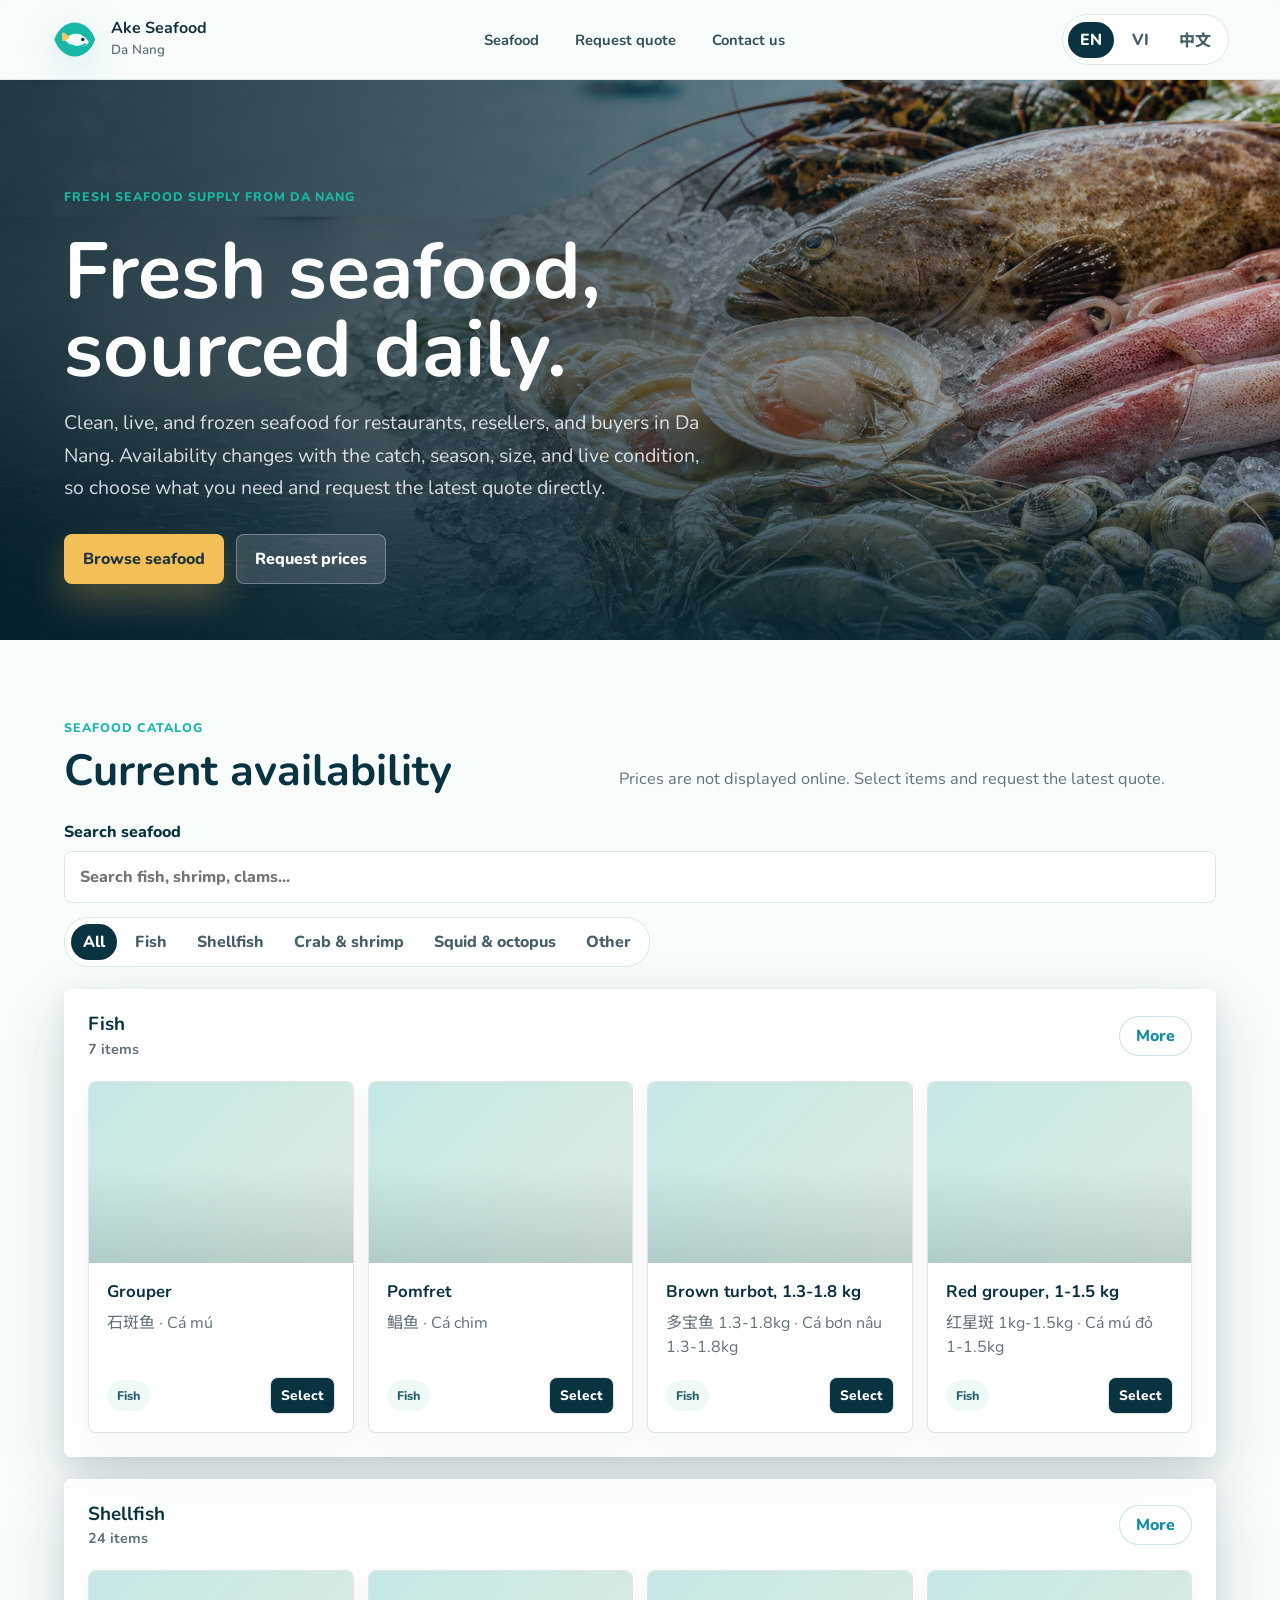
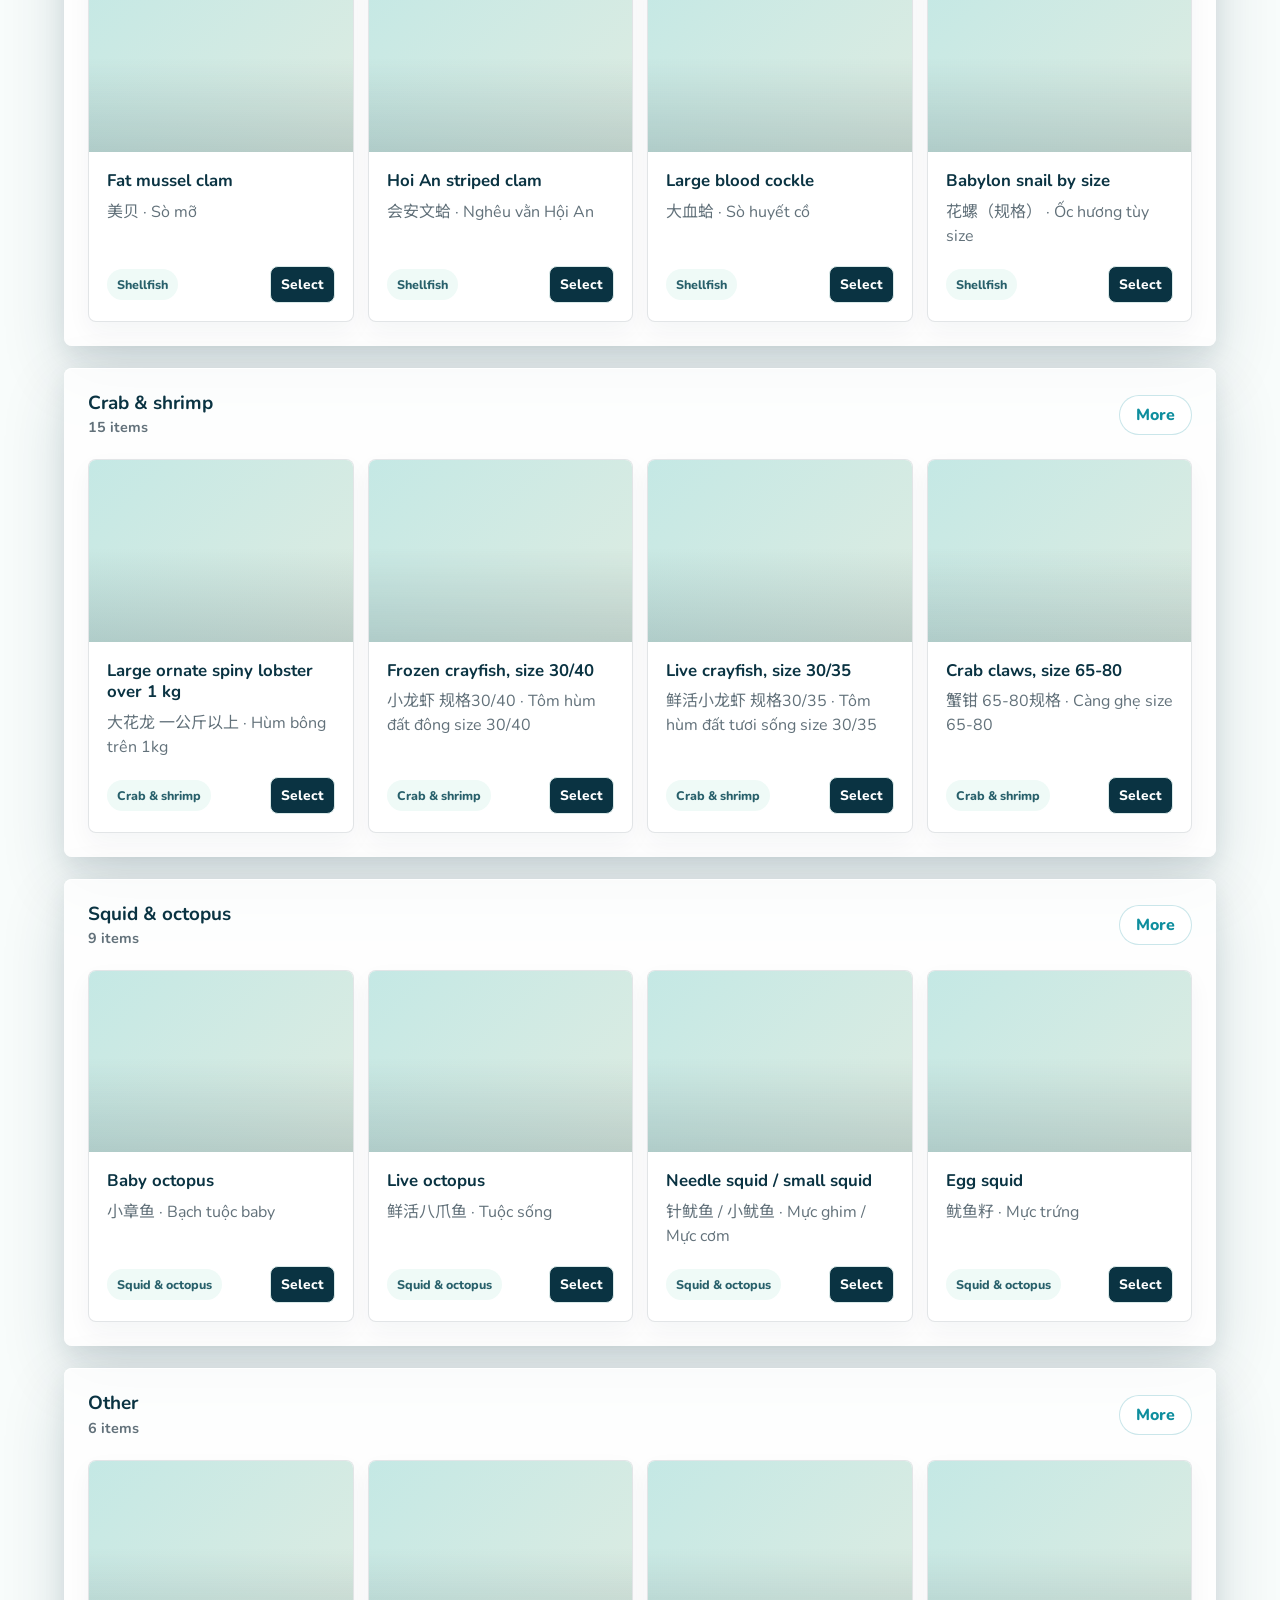
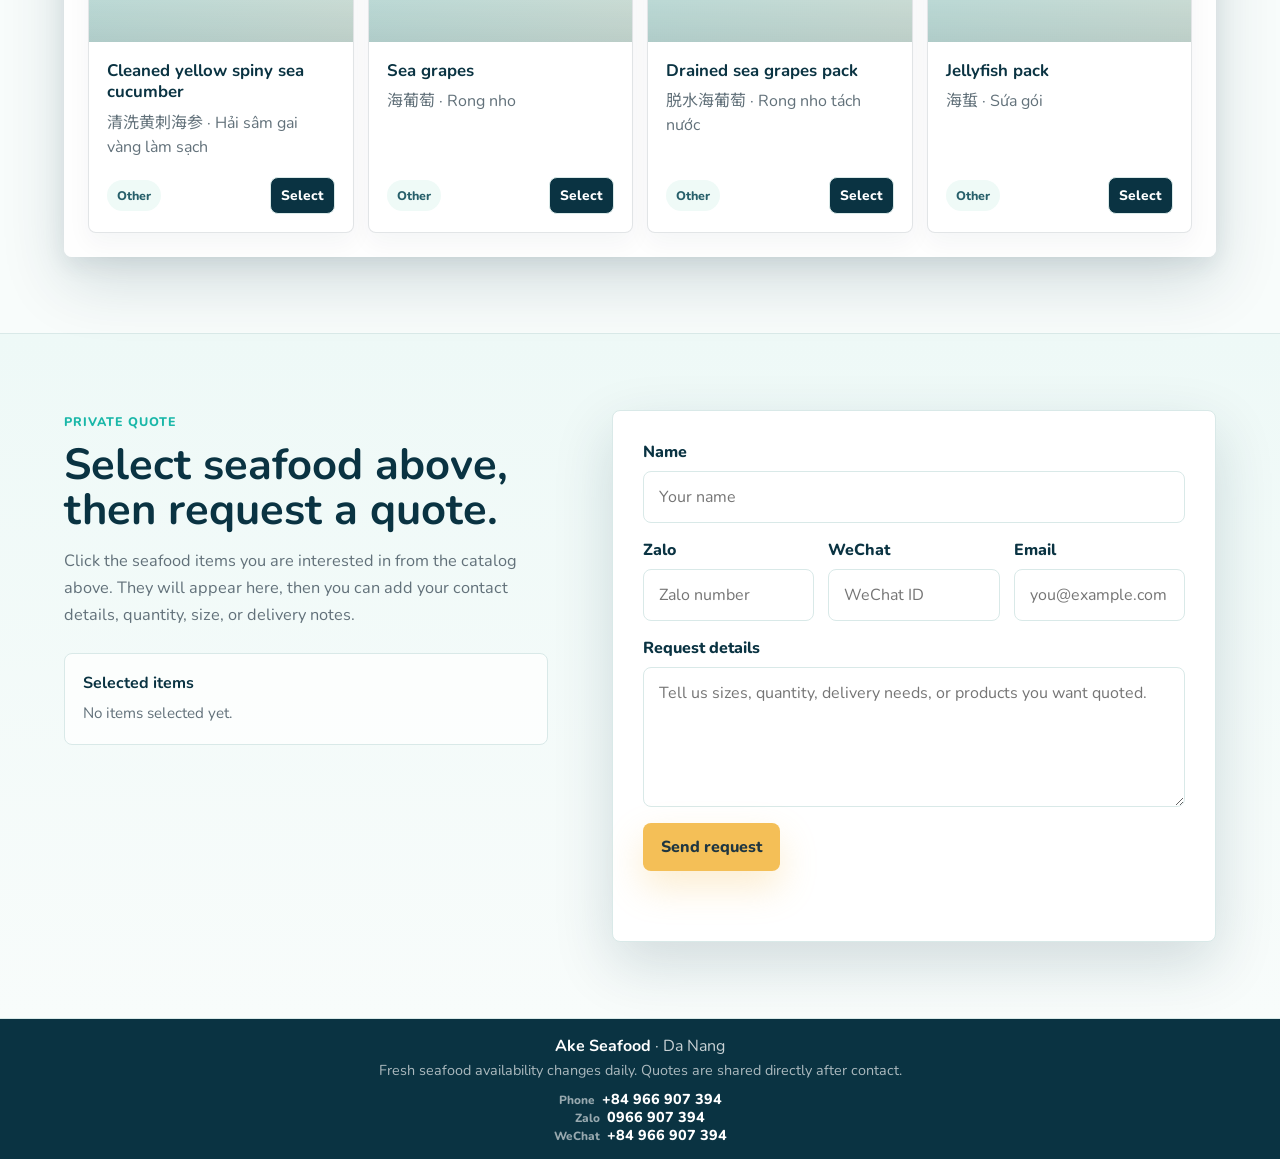
==== index.html @ 33898edb "Initial commit" ====
<!doctype html>
<html lang="en">
  <head>
    <meta charset="utf-8" />
    <meta name="viewport" content="width=device-width, initial-scale=1" />
    <title>Ake Seafood Da Nang</title>
    <meta
      name="description"
      content="Fresh seafood supply in Da Nang. Browse seafood items and request the latest price list through your preferred contact method."
    />
    <link rel="icon" href="assets/favicon.svg" type="image/svg+xml" />
    <link rel="preconnect" href="https://fonts.googleapis.com" />
    <link rel="preconnect" href="https://fonts.gstatic.com" crossorigin />
    <link
      href="https://fonts.googleapis.com/css2?family=Nunito:wght@400;500;600;700;800&family=Noto+Sans+SC:wght@400;500;600;700;800&family=Zen+Old+Mincho:wght@400;500;600;700;900&display=swap"
      rel="stylesheet"
    />
    <link rel="stylesheet" href="styles.css?v=20260703-zen-old-mincho" />
  </head>
  <body>
    <header class="site-header">
      <a class="brand" href="#top" aria-label="Ake Seafood home">
        <svg class="brand-mark" viewBox="0 0 64 64" role="img" aria-label="Ake Seafood logo">
          <defs>
            <linearGradient id="shellGradient" x1="10" y1="8" x2="56" y2="58">
              <stop offset="0%" stop-color="#18b7a7" />
              <stop offset="55%" stop-color="#0f7892" />
              <stop offset="100%" stop-color="#163c5f" />
            </linearGradient>
          </defs>
          <path
            d="M31.7 8.6c11.9 0 22.9 9.1 27.1 22.7-4.2 13.6-15.2 22.7-27.1 22.7S8.8 44.9 4.6 31.3C8.8 17.7 19.8 8.6 31.7 8.6Z"
            fill="url(#shellGradient)"
          />
          <path
            d="M18.2 32.2c4.8-8.3 15.7-10.9 24.5-5.7 3.4 2 6.1 5 7.8 8.4-5.2 7-15.3 8.8-23.3 4.1-3.8-2.2-6.8-5.6-9-6.8Z"
            fill="#f7fffb"
            opacity=".96"
          />
          <path
            d="M15.2 21.8c3.7 1.2 7 3.5 9.5 6.7-2 2.4-5.1 4.2-9.2 5.3-1-4-1.1-8.1-.3-12Z"
            fill="#f6c85f"
          />
          <circle cx="42.4" cy="31.3" r="2.4" fill="#17364a" />
          <path d="M26.7 38.7c6 3.5 13.5 2.9 18.9-1.3" fill="none" stroke="#18b7a7" stroke-width="2.4" stroke-linecap="round" />
        </svg>
        <span>
          <strong data-i18n="brand">Ake Seafood</strong>
          <small data-i18n="location">Da Nang</small>
        </span>
      </a>

      <nav class="desktop-nav" aria-label="Primary navigation">
        <a href="#catalog" data-i18n="navCatalog">Seafood</a>
        <a href="#request" data-i18n="navQuote">Request quote</a>
        <a href="#contact" data-i18n="navContact">Contact us</a>
      </nav>

      <div class="language-switcher" role="group" aria-label="Language selector">
        <button class="lang-button is-active" type="button" data-lang="en">EN</button>
        <button class="lang-button" type="button" data-lang="vi">VI</button>
        <button class="lang-button" type="button" data-lang="zh">中文</button>
      </div>
    </header>

    <main id="top">
      <section class="hero" aria-labelledby="hero-title">
        <img class="hero-image" src="assets/seafood-hero.png" alt="" />
        <div class="hero-overlay"></div>
        <div class="hero-content">
          <p class="eyebrow" data-i18n="eyebrow">Fresh seafood supply from Da Nang</p>
          <h1 id="hero-title" data-i18n="heroTitle">Fresh seafood, sourced daily.</h1>
          <p class="hero-copy" data-i18n="heroCopy">
            Clean, live, and frozen seafood for restaurants, resellers, and buyers in Da Nang. Availability changes with the catch, season, size, and live condition, so choose what you need and request the latest quote directly.
          </p>
          <div class="hero-actions">
            <a class="button primary" href="#catalog" data-i18n="browseItems">Browse seafood</a>
            <a class="button secondary" href="#request" data-i18n="requestPrices">Request prices</a>
          </div>
        </div>
      </section>

      <section class="catalog-section" id="catalog" aria-labelledby="catalog-title">
        <div class="section-heading">
          <div>
            <span class="section-kicker" data-i18n="catalogKicker">Seafood catalog</span>
            <h2 id="catalog-title" data-i18n="catalogTitle">Current availability</h2>
          </div>
          <p data-i18n="catalogNote">Prices are not displayed online. Select items and request the latest quote.</p>
        </div>

        <div class="catalog-tools">
          <label class="search-wrap">
            <span data-i18n="searchLabel">Search seafood</span>
            <input id="searchInput" type="search" data-i18n-placeholder="searchPlaceholder" placeholder="Search fish, shrimp, clams..." />
          </label>
          <div class="category-tabs" id="categoryTabs" role="tablist" aria-label="Catalog categories"></div>
        </div>

        <div class="catalog-grid" id="catalogGrid" aria-live="polite"></div>
      </section>

      <section class="request-section" id="request" aria-labelledby="request-title">
        <div class="request-copy">
          <span class="section-kicker" data-i18n="requestKicker">Private quote</span>
          <h2 id="request-title" data-i18n="requestTitle">Select seafood above, then request a quote.</h2>
          <p data-i18n="requestCopy">
            Click the seafood items you are interested in from the catalog above. They will appear here, then you can add your contact details, quantity, size, or delivery notes.
          </p>
          <div class="selected-box">
            <strong data-i18n="selectedTitle">Selected items</strong>
            <p id="selectedSummary" data-i18n="selectedEmpty">No items selected yet.</p>
          </div>
        </div>

        <form class="quote-form" id="quoteForm" action="https://formspree.io/f/mjgqjklj" method="POST" accept-charset="UTF-8">
          <input type="hidden" name="_subject" id="subjectInput" value="New seafood quote request" />
          <input type="hidden" name="_replyto" id="replyToInput" />
          <input type="hidden" name="Selected seafood" id="selectedItemsInput" />
          <input type="hidden" name="Full request" id="fullRequestInput" />
          <div class="field-group">
            <label for="nameInput" data-i18n="nameLabel">Name</label>
            <input id="nameInput" name="name" autocomplete="name" data-i18n-placeholder="namePlaceholder" placeholder="Your name" />
          </div>

          <div class="contact-grid">
            <div class="field-group">
              <label for="zaloInput">Zalo</label>
              <input id="zaloInput" name="zalo" inputmode="tel" placeholder="Zalo number" />
            </div>
            <div class="field-group">
              <label for="wechatInput">WeChat</label>
              <input id="wechatInput" name="wechat" placeholder="WeChat ID" />
            </div>
            <div class="field-group">
              <label for="emailInput" data-i18n="emailLabel">Email</label>
              <input id="emailInput" name="email" type="email" placeholder="you@example.com" />
            </div>
          </div>

          <div class="field-group">
            <label for="messageInput" data-i18n="messageLabel">Request details</label>
            <textarea
              id="messageInput"
              name="message"
              rows="5"
              data-i18n-placeholder="messagePlaceholder"
              placeholder="Tell us sizes, quantity, delivery needs, or products you want quoted."
            ></textarea>
          </div>

          <div class="form-actions">
            <button class="button primary form-button" id="sendRequestButton" type="submit" data-i18n="sendRequest">Send request</button>
          </div>
          <p class="form-status" id="formStatus" role="status"></p>
        </form>
      </section>

    </main>

    <footer class="site-footer" id="contact">
      <div class="footer-brand">
        <p><strong data-i18n="brand">Ake Seafood</strong> · <span data-i18n="location">Da Nang</span></p>
        <p data-i18n="footerCopy">Fresh seafood availability changes daily. Quotes are shared directly after contact.</p>
      </div>
      <div class="footer-contact" aria-label="Contact information">
        <a class="footer-contact-line" href="tel:+84966907394">
          <span class="contact-text"><span data-i18n="footerPhoneLabel">Phone</span><strong>+84 966 907 394</strong></span>
        </a>
        <a class="footer-contact-line" href="https://zalo.me/84966907394">
          <span class="contact-text"><span>Zalo</span><strong>0966 907 394</strong></span>
        </a>
        <a class="footer-contact-line" href="tel:+84966907394">
          <span class="contact-text"><span>WeChat</span><strong>+84 966 907 394</strong></span>
        </a>
      </div>
    </footer>

    <script src="assets/product-photos.js"></script>
    <script src="script.js?v=20260703-contact-rows"></script>
  </body>
</html>
---- styles.css ----
:root {
  color-scheme: light;
  --ink: #12323f;
  --muted: #62717a;
  --deep: #0a3342;
  --sea: #0e8e9e;
  --aqua: #19b7a8;
  --foam: #effaf7;
  --ice: #f8fcfb;
  --line: #d9e9e8;
  --gold: #f4bf57;
  --white: #ffffff;
  --shadow: 0 22px 60px rgba(10, 51, 66, 0.16);
}

* {
  box-sizing: border-box;
}

html {
  scroll-behavior: smooth;
}

body {
  margin: 0;
  background: var(--ice);
  color: var(--ink);
  font-family: Nunito, "Noto Sans SC", system-ui, sans-serif;
  letter-spacing: 0;
}

html[lang="zh-CN"] body {
  font-family: "Zen Old Mincho", "Noto Sans SC", serif;
}

a {
  color: inherit;
  text-decoration: none;
}

button,
input,
textarea {
  font: inherit;
}

.site-header {
  position: sticky;
  top: 0;
  z-index: 10;
  display: grid;
  grid-template-columns: auto 1fr auto;
  align-items: center;
  gap: 24px;
  padding: 14px clamp(18px, 4vw, 56px);
  background: rgba(248, 252, 251, 0.88);
  border-bottom: 1px solid rgba(217, 233, 232, 0.8);
  backdrop-filter: blur(18px);
}

.brand {
  display: inline-flex;
  align-items: center;
  gap: 12px;
  min-width: 0;
}

.brand-mark {
  width: 48px;
  height: 48px;
  flex: 0 0 auto;
  filter: drop-shadow(0 10px 18px rgba(14, 142, 158, 0.18));
}

.brand strong {
  display: block;
  font-size: 1rem;
  line-height: 1.1;
}

.brand small {
  display: block;
  margin-top: 3px;
  color: var(--muted);
  font-weight: 600;
}

.desktop-nav {
  justify-self: center;
  display: flex;
  align-items: center;
  gap: 8px;
}

.desktop-nav a {
  border-radius: 999px;
  color: #33505a;
  font-size: 0.92rem;
  font-weight: 700;
  padding: 10px 14px;
}

.desktop-nav a:hover {
  background: var(--foam);
  color: var(--deep);
}

.language-switcher,
.category-tabs {
  display: flex;
  align-items: center;
  gap: 6px;
  padding: 5px;
  border: 1px solid var(--line);
  border-radius: 999px;
  background: var(--white);
}

.category-tabs {
  flex-wrap: wrap;
  border-radius: 24px;
  min-width: 0;
  max-width: 100%;
}

.lang-button,
.category-tabs button {
  border: 0;
  border-radius: 999px;
  background: transparent;
  color: #47616b;
  cursor: pointer;
  font-weight: 800;
  min-height: 34px;
  padding: 7px 12px;
  white-space: nowrap;
}

.lang-button.is-active,
.category-tabs button.is-active {
  background: var(--deep);
  color: var(--white);
}

.hero {
  position: relative;
  min-height: 560px;
  display: grid;
  align-items: center;
  padding: clamp(58px, 7vw, 88px) clamp(18px, 5vw, 72px) 48px;
  overflow: hidden;
}

.hero-image,
.hero-overlay {
  position: absolute;
  inset: 0;
}

.hero-image {
  width: 100%;
  height: 100%;
  object-fit: cover;
}

.hero-overlay {
  background:
    linear-gradient(90deg, rgba(5, 31, 41, 0.88) 0%, rgba(5, 31, 41, 0.66) 42%, rgba(5, 31, 41, 0.12) 100%),
    linear-gradient(0deg, rgba(10, 51, 66, 0.78) 0%, rgba(10, 51, 66, 0) 44%);
}

.hero-content {
  position: relative;
  width: min(760px, 100%);
  color: var(--white);
}

.eyebrow,
.section-kicker {
  display: inline-flex;
  align-items: center;
  color: var(--aqua);
  font-size: 0.78rem;
  font-weight: 800;
  letter-spacing: 0.08em;
  text-transform: uppercase;
}

.hero h1 {
  margin: 16px 0 18px;
  max-width: 760px;
  font-size: clamp(2.65rem, 6.2vw, 5.9rem);
  line-height: 0.98;
  letter-spacing: 0;
}

.hero-copy {
  max-width: 640px;
  margin: 0;
  color: rgba(255, 255, 255, 0.82);
  font-size: clamp(1rem, 1.7vw, 1.22rem);
  line-height: 1.65;
}

html[lang="vi"] .hero h1 {
  max-width: 720px;
  font-size: clamp(2.35rem, 5.25vw, 5rem);
  line-height: 1.04;
}

html[lang="vi"] .hero-copy {
  max-width: 700px;
  font-size: clamp(0.98rem, 1.45vw, 1.1rem);
  line-height: 1.58;
}

html[lang="zh-CN"] .hero .eyebrow {
  font-size: clamp(0.98rem, 1.5vw, 1.18rem);
}

.hero-actions {
  display: flex;
  flex-wrap: wrap;
  gap: 12px;
  margin-top: 30px;
}

.button {
  display: inline-flex;
  align-items: center;
  justify-content: center;
  border: 1px solid transparent;
  border-radius: 8px;
  cursor: pointer;
  font-weight: 800;
  min-height: 48px;
  padding: 13px 18px;
}

.button.primary {
  background: var(--gold);
  color: #1f3641;
  box-shadow: 0 16px 36px rgba(244, 191, 87, 0.28);
}

.button.secondary {
  background: rgba(255, 255, 255, 0.14);
  border-color: rgba(255, 255, 255, 0.3);
  color: var(--white);
}

.catalog-section,
.request-section {
  padding-inline: clamp(18px, 5vw, 72px);
}

.section-heading h2,
.request-copy h2 {
  margin: 10px 0 0;
  color: var(--deep);
  font-size: clamp(1.9rem, 3.4vw, 3.6rem);
  line-height: 1.04;
}

.section-heading p,
.request-copy p {
  margin: 0;
  color: var(--muted);
  font-size: 1.02rem;
  line-height: 1.75;
}

.catalog-section {
  padding-block: 76px;
}

.section-heading {
  display: grid;
  grid-template-columns: minmax(240px, 0.75fr) minmax(260px, 0.85fr);
  gap: 28px;
  align-items: end;
  margin-bottom: 28px;
}

.catalog-tools {
  display: grid;
  grid-template-columns: 1fr;
  gap: 14px;
  align-items: start;
  margin-bottom: 22px;
  padding: 0;
}

.search-wrap {
  display: grid;
  gap: 8px;
  color: var(--deep);
  font-weight: 800;
}

.search-wrap input,
.field-group input,
.field-group textarea {
  width: 100%;
  border: 1px solid var(--line);
  border-radius: 8px;
  background: var(--white);
  color: var(--ink);
  outline: 0;
  padding: 14px 15px;
}

.search-wrap input:focus,
.field-group input:focus,
.field-group textarea:focus {
  border-color: var(--aqua);
  box-shadow: 0 0 0 4px rgba(25, 183, 168, 0.14);
}

.category-tabs {
  justify-self: start;
  max-width: 100%;
  padding: 6px;
}

.catalog-grid {
  display: grid;
  gap: 22px;
}

.category-panel {
  position: relative;
  border: 0;
  border-radius: 8px;
  background: rgba(255, 255, 255, 0.82);
  padding: 24px;
  box-shadow:
    0 24px 64px rgba(10, 51, 66, 0.16),
    0 8px 22px rgba(10, 51, 66, 0.08),
    0 1px 0 rgba(255, 255, 255, 0.9) inset;
}

.category-panel-header {
  display: flex;
  align-items: center;
  justify-content: space-between;
  gap: 16px;
  margin-bottom: 22px;
}

.category-panel-header h3 {
  margin: 0;
  color: var(--deep);
  font-size: 1.18rem;
  line-height: 1.2;
}

.category-panel-header span {
  display: block;
  margin-top: 3px;
  color: var(--muted);
  font-size: 0.9rem;
  font-weight: 700;
}

.panel-toggle {
  min-height: 38px;
  border: 1px solid rgba(14, 142, 158, 0.22);
  border-radius: 999px;
  background: var(--white);
  color: var(--sea);
  cursor: pointer;
  font-weight: 800;
  padding: 8px 16px;
}

.panel-toggle:hover,
.panel-toggle:focus-visible {
  border-color: var(--aqua);
  background: var(--foam);
  outline: none;
}

.category-panel-grid {
  display: grid;
  grid-template-columns: repeat(4, minmax(0, 1fr));
  gap: 14px;
}

.product-card {
  min-height: 320px;
  display: grid;
  grid-template-rows: auto 1fr auto;
  gap: 18px;
  border: 1px solid rgba(98, 113, 122, 0.18);
  border-radius: 8px;
  background: var(--white);
  overflow: hidden;
  padding: 0;
  box-shadow: 0 10px 24px rgba(10, 51, 66, 0.045);
  cursor: pointer;
  transition:
    background-color 180ms ease,
    border-color 180ms ease,
    box-shadow 180ms ease;
}

.product-card:hover,
.product-card:focus-visible {
  background: #dcefed;
  border-color: rgba(24, 183, 167, 0.55);
  outline: none;
}

.product-card.is-selected {
  background: #dcefed;
  border-color: var(--aqua);
}

.product-card.is-selected:hover,
.product-card.is-selected:focus-visible {
  background: #dcefed;
}

.empty-card {
  grid-column: 1 / -1;
  margin: 0;
  border: 1px solid var(--line);
  border-radius: 8px;
  background: var(--white);
  color: var(--muted);
  font-weight: 700;
  padding: 28px;
}

.product-image-wrap {
  position: relative;
  aspect-ratio: 16 / 11;
  overflow: hidden;
  background: #dcefed;
}

.product-image-wrap::after {
  content: "";
  position: absolute;
  inset: 0;
  background:
    linear-gradient(180deg, rgba(12, 48, 61, 0) 48%, rgba(12, 48, 61, 0.16) 100%),
    linear-gradient(135deg, rgba(24, 183, 167, 0.12), rgba(246, 200, 95, 0.08));
  pointer-events: none;
}

.product-image {
  display: block;
  width: 100%;
  height: 100%;
  object-fit: cover;
  filter: saturate(1.04) contrast(1.03);
  transform: scale(1.01);
  transition: transform 420ms ease;
}

.product-card:hover .product-image,
.product-card:focus-visible .product-image {
  transform: scale(1.08);
}

.product-copy {
  padding: 0 18px;
}

.product-card h3 {
  margin: 0;
  color: var(--deep);
  font-size: 1.05rem;
  line-height: 1.28;
}

.product-card p {
  margin: 8px 0 0;
  color: var(--muted);
  line-height: 1.5;
}

html[lang="zh-CN"] .product-card p {
  font-family: Nunito, "Noto Sans SC", system-ui, sans-serif;
}

.product-meta {
  display: flex;
  align-items: center;
  justify-content: space-between;
  gap: 12px;
  padding: 0 18px 18px;
}

.pill {
  border-radius: 999px;
  background: var(--foam);
  color: #28606b;
  font-size: 0.78rem;
  font-weight: 800;
  padding: 7px 10px;
}

.select-item {
  border: 1px solid var(--line);
  border-radius: 8px;
  background: var(--deep);
  color: var(--white);
  cursor: pointer;
  font-size: 0.86rem;
  font-weight: 800;
  min-height: 36px;
  padding: 8px 10px;
}

.select-item.is-selected {
  background: var(--aqua);
  border-color: var(--aqua);
  color: var(--deep);
}

.request-section {
  display: grid;
  grid-template-columns: minmax(280px, 0.8fr) minmax(320px, 1fr);
  gap: clamp(24px, 5vw, 72px);
  align-items: start;
  padding-block: 76px;
  background: linear-gradient(180deg, #eef9f7 0%, #f8fcfb 100%);
  border-block: 1px solid var(--line);
}

.request-copy h2 {
  margin-bottom: 16px;
}

.request-copy p {
  max-width: 680px;
  line-height: 1.65;
}

.selected-box {
  margin-top: 24px;
  border: 1px solid var(--line);
  border-radius: 8px;
  background: rgba(255, 255, 255, 0.78);
  padding: 18px;
}

.selected-box strong {
  display: block;
  color: var(--deep);
}

.selected-box p {
  margin-top: 8px;
  font-size: 0.95rem;
  line-height: 1.55;
  white-space: pre-line;
}

.quote-form {
  display: grid;
  gap: 16px;
  border: 1px solid var(--line);
  border-radius: 8px;
  background: var(--white);
  padding: clamp(18px, 3vw, 30px);
  box-shadow: var(--shadow);
}

.field-group {
  display: grid;
  gap: 8px;
}

.field-group label {
  color: var(--deep);
  font-weight: 800;
}

.contact-grid {
  display: grid;
  grid-template-columns: repeat(3, minmax(0, 1fr));
  gap: 14px;
}

.field-group textarea {
  resize: vertical;
}

.form-actions {
  display: flex;
  flex-wrap: wrap;
  gap: 12px;
}

.form-button {
  width: fit-content;
  border: 0;
}

.form-button:disabled {
  cursor: wait;
  opacity: 0.65;
}

.is-hidden {
  display: none !important;
}

.form-status {
  min-height: 24px;
  margin: 0;
  color: var(--muted);
  line-height: 1.45;
  white-space: pre-line;
}

.site-footer {
  display: grid;
  align-items: center;
  justify-items: center;
  gap: 10px;
  padding: 16px clamp(18px, 5vw, 72px);
  background: var(--deep);
  color: rgba(255, 255, 255, 0.78);
  text-align: center;
}

.site-footer p {
  margin: 0;
}

.footer-brand {
  display: grid;
  gap: 2px;
  max-width: 620px;
  line-height: 1.45;
}

.footer-brand p:last-child {
  color: rgba(255, 255, 255, 0.66);
  font-size: 0.9rem;
}

.site-footer strong {
  color: var(--white);
}

.footer-contact {
  display: grid;
  gap: 2px;
  min-width: max-content;
  justify-items: center;
}

.footer-contact-line {
  display: flex;
  align-items: center;
  justify-content: center;
  color: rgba(255, 255, 255, 0.78);
  text-decoration: none;
}

.contact-text {
  display: flex;
  align-items: baseline;
  justify-content: center;
  gap: 7px;
}

.contact-text > span {
  color: rgba(255, 255, 255, 0.58);
  font-size: 0.74rem;
  font-weight: 800;
  line-height: 1;
}

.contact-text strong {
  color: var(--white);
  font-size: 0.9rem;
  font-weight: 800;
  line-height: 1.12;
}

.footer-contact-line:hover .contact-text strong {
  text-decoration: underline;
  text-underline-offset: 3px;
}

@media (max-width: 1120px) {
  .category-panel-grid {
    grid-template-columns: repeat(3, minmax(0, 1fr));
  }
}

@media (max-width: 880px) {
  .site-header {
    grid-template-columns: 1fr auto;
  }

  .desktop-nav {
    display: none;
  }

  .hero {
    min-height: 560px;
    padding-top: 74px;
  }

  .section-heading,
  .catalog-tools,
  .request-section {
    grid-template-columns: 1fr;
  }

  .category-tabs {
    justify-self: start;
  }

  .category-panel-header {
    align-items: flex-start;
    flex-direction: column;
  }

  .category-panel-grid {
    grid-template-columns: repeat(2, minmax(0, 1fr));
  }

  .contact-grid {
    grid-template-columns: 1fr;
  }
}

@media (max-width: 560px) {
  .site-header {
    gap: 12px;
    padding-inline: 14px;
  }

  .brand-mark {
    width: 42px;
    height: 42px;
  }

  .brand strong {
    font-size: 0.92rem;
  }

  .brand small {
    font-size: 0.76rem;
  }

  .language-switcher {
    gap: 2px;
    padding: 4px;
  }

  .lang-button {
    min-height: 32px;
    padding: 6px 8px;
  }

  .hero {
    min-height: 600px;
    padding-inline: 16px;
  }

  .hero h1 {
    font-size: 2.55rem;
  }

  .hero-actions {
    flex-direction: column;
  }

  .footer-contact {
    min-width: 0;
  }

  .hero-actions {
    flex-wrap: wrap;
  }

  .hero-actions .button {
    min-height: 48px;
  }

  .button {
    width: 100%;
  }

  .catalog-section,
  .request-section {
    padding-inline: 16px;
  }

  .category-panel-grid {
    grid-template-columns: 1fr;
  }

  .product-card {
    min-height: 318px;
  }
}
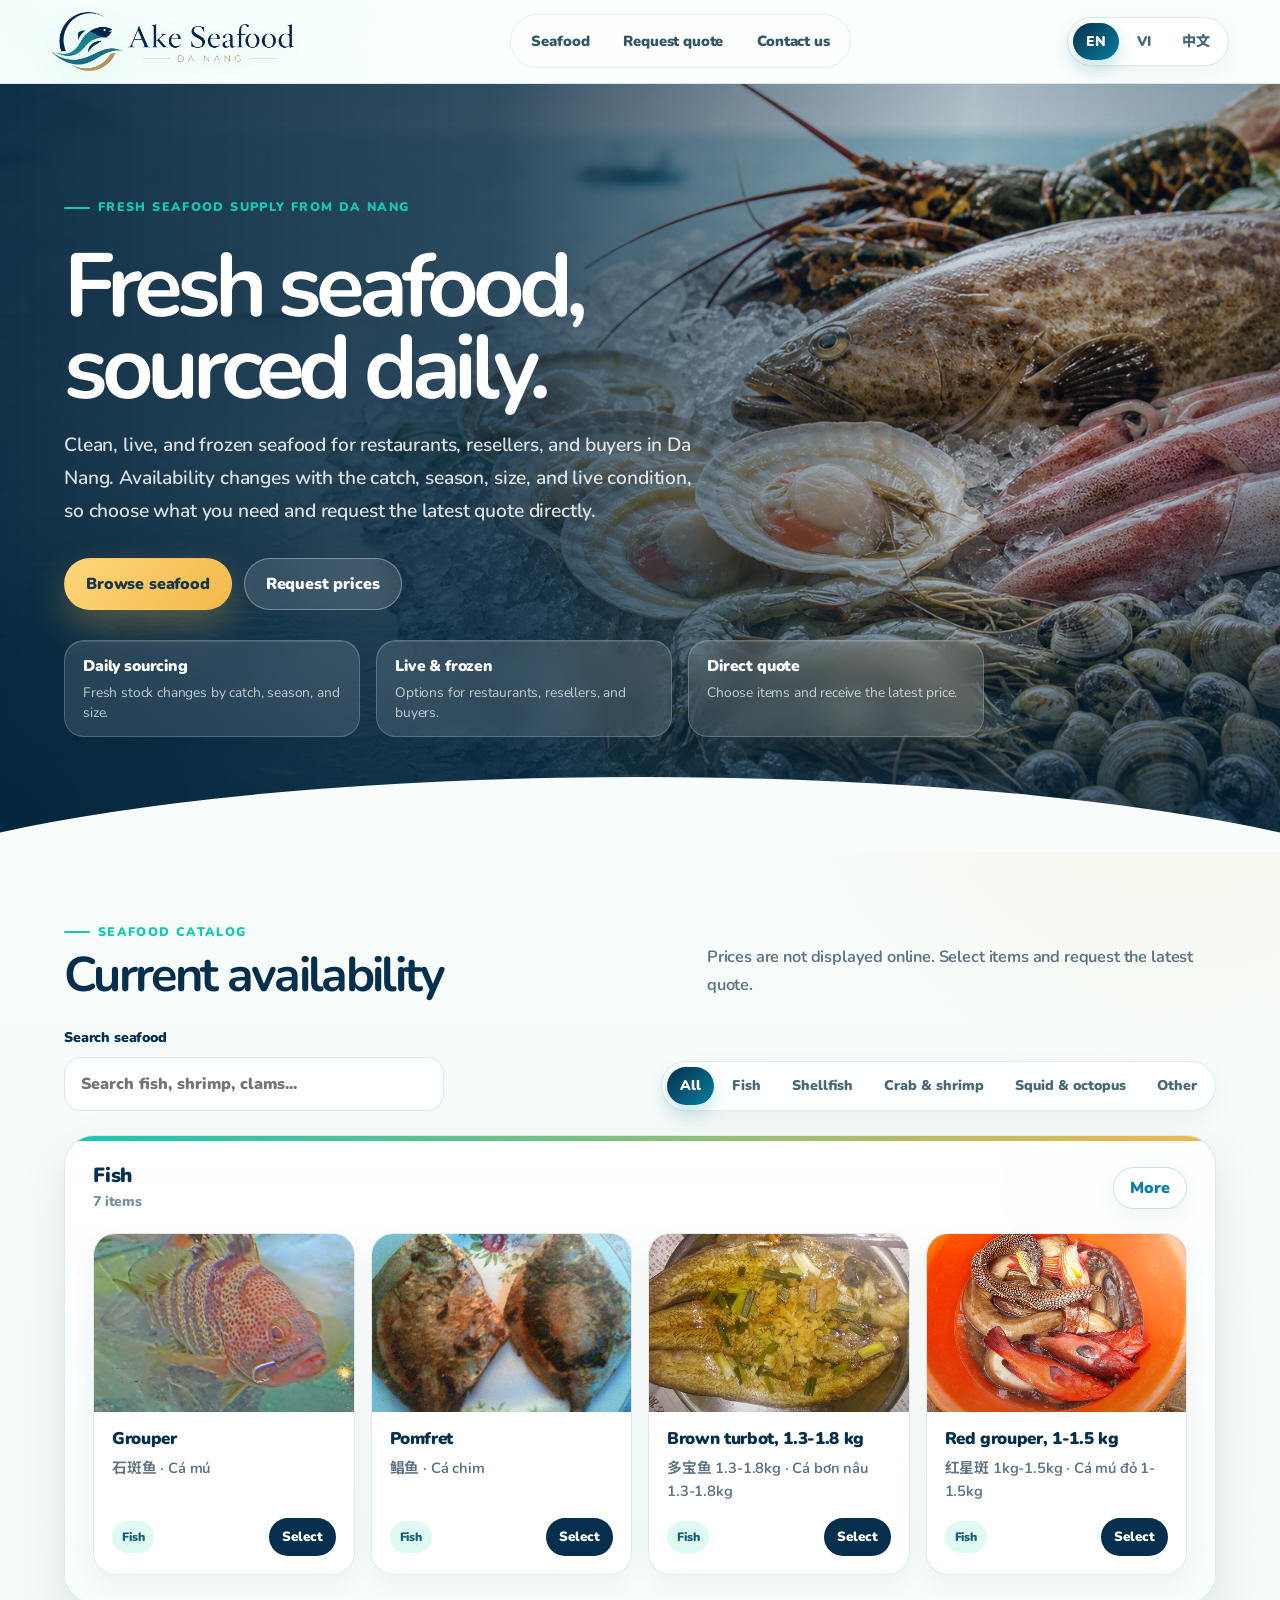
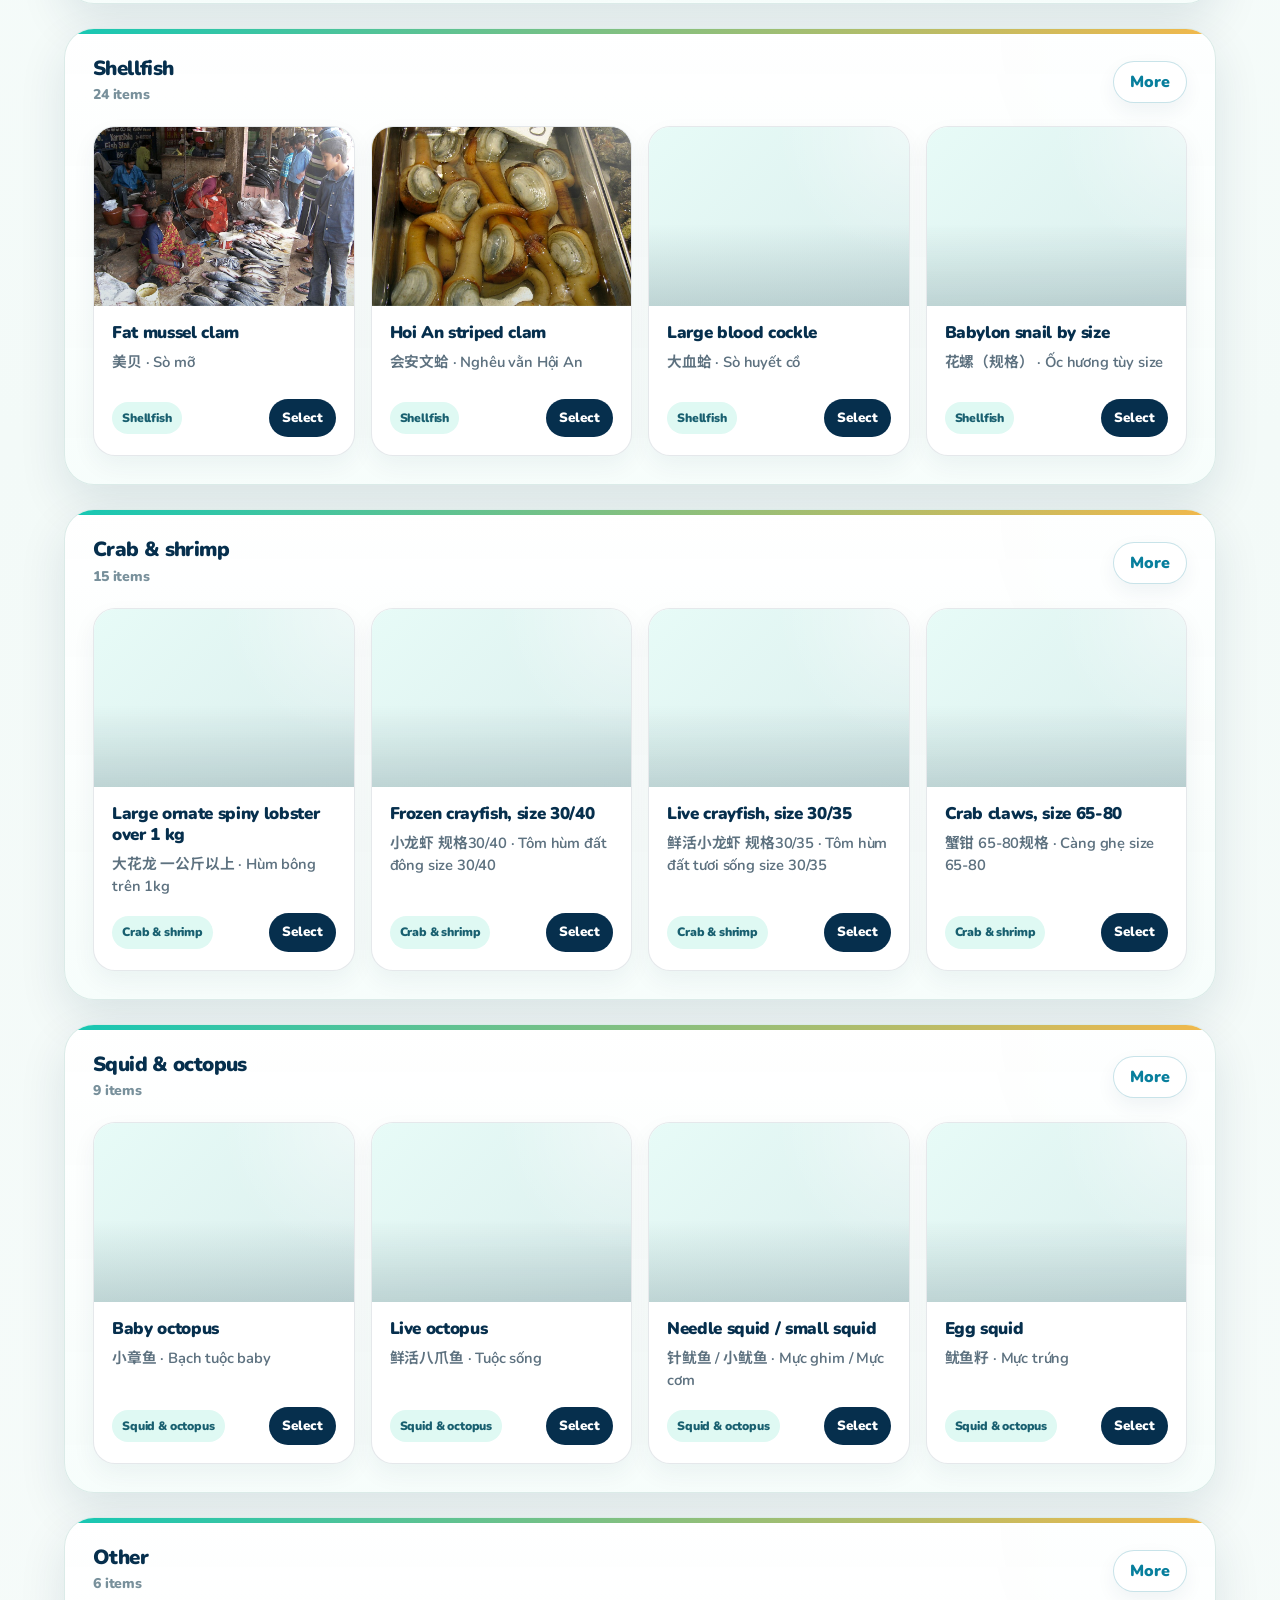
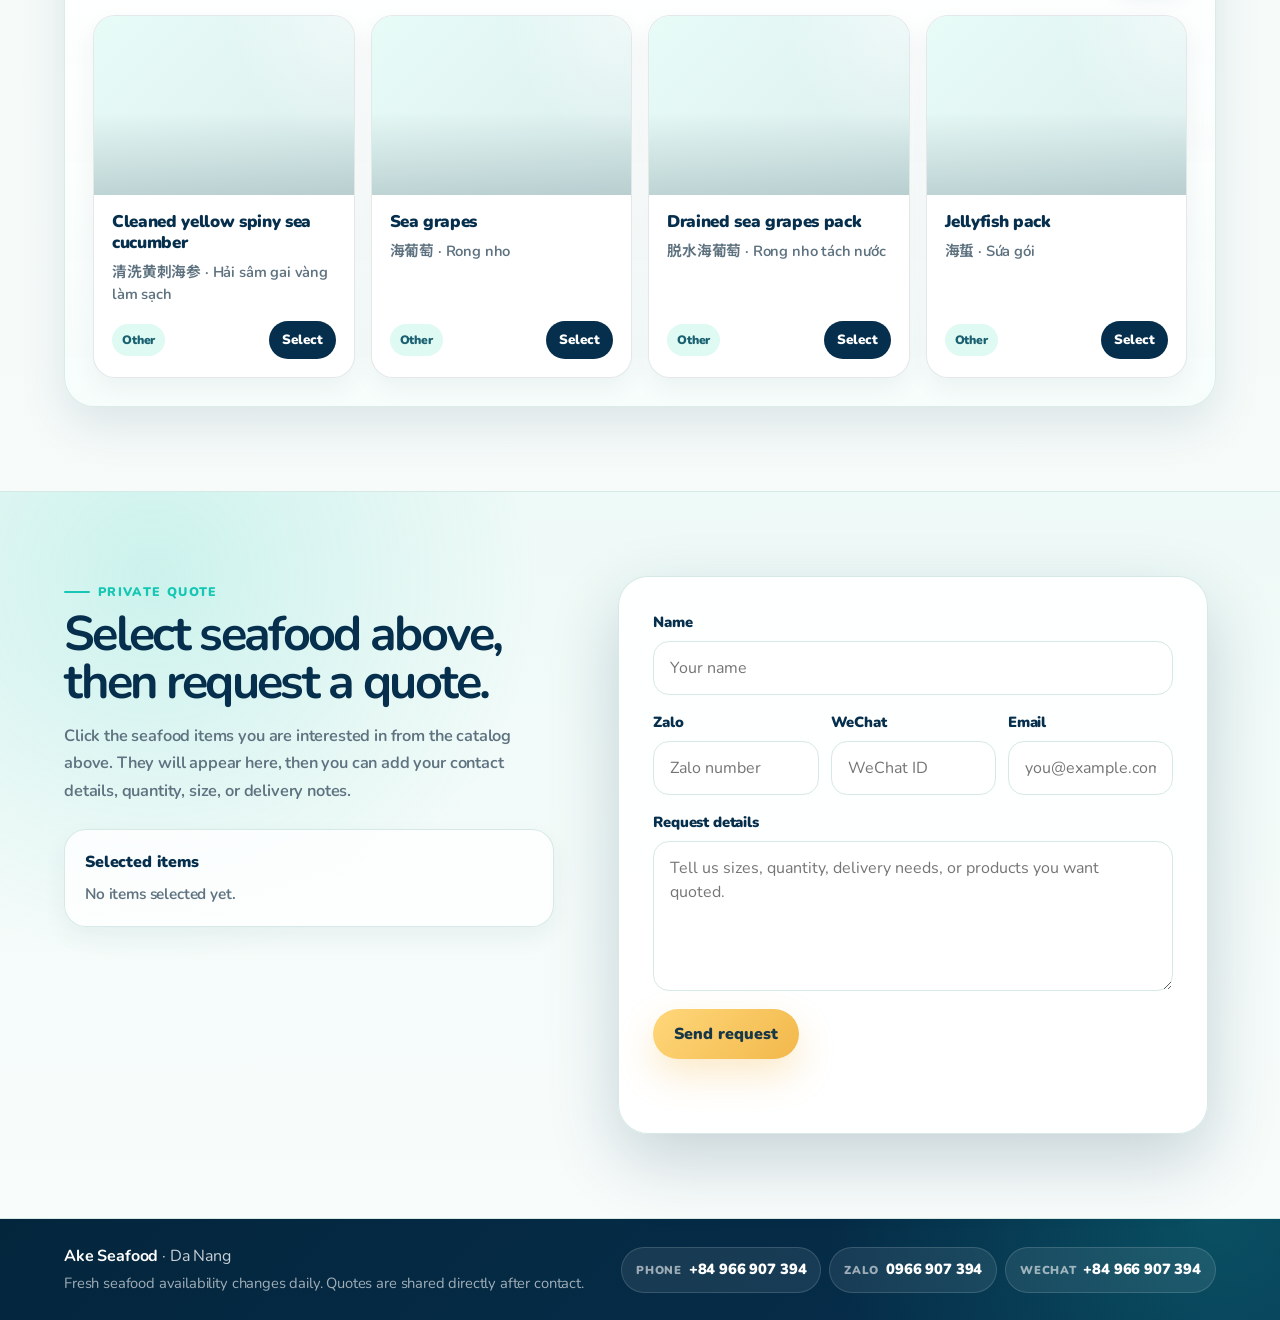
==== commit da9f6ed1: "changed logo and adjusted design" ====
--- a/index.html
+++ b/index.html
@@ -15,36 +15,13 @@
       href="https://fonts.googleapis.com/css2?family=Nunito:wght@400;500;600;700;800&family=Noto+Sans+SC:wght@400;500;600;700;800&family=Zen+Old+Mincho:wght@400;500;600;700;900&display=swap"
       rel="stylesheet"
     />
-    <link rel="stylesheet" href="styles.css?v=20260703-zen-old-mincho" />
+    <link rel="stylesheet" href="styles.css?v=20260706-category-tabs-wrap" />
   </head>
   <body>
     <header class="site-header">
       <a class="brand" href="#top" aria-label="Ake Seafood home">
-        <svg class="brand-mark" viewBox="0 0 64 64" role="img" aria-label="Ake Seafood logo">
-          <defs>
-            <linearGradient id="shellGradient" x1="10" y1="8" x2="56" y2="58">
-              <stop offset="0%" stop-color="#18b7a7" />
-              <stop offset="55%" stop-color="#0f7892" />
-              <stop offset="100%" stop-color="#163c5f" />
-            </linearGradient>
-          </defs>
-          <path
-            d="M31.7 8.6c11.9 0 22.9 9.1 27.1 22.7-4.2 13.6-15.2 22.7-27.1 22.7S8.8 44.9 4.6 31.3C8.8 17.7 19.8 8.6 31.7 8.6Z"
-            fill="url(#shellGradient)"
-          />
-          <path
-            d="M18.2 32.2c4.8-8.3 15.7-10.9 24.5-5.7 3.4 2 6.1 5 7.8 8.4-5.2 7-15.3 8.8-23.3 4.1-3.8-2.2-6.8-5.6-9-6.8Z"
-            fill="#f7fffb"
-            opacity=".96"
-          />
-          <path
-            d="M15.2 21.8c3.7 1.2 7 3.5 9.5 6.7-2 2.4-5.1 4.2-9.2 5.3-1-4-1.1-8.1-.3-12Z"
-            fill="#f6c85f"
-          />
-          <circle cx="42.4" cy="31.3" r="2.4" fill="#17364a" />
-          <path d="M26.7 38.7c6 3.5 13.5 2.9 18.9-1.3" fill="none" stroke="#18b7a7" stroke-width="2.4" stroke-linecap="round" />
-        </svg>
-        <span>
+        <img class="brand-logo" src="assets/ake-seafood-logo-rect.png?v=20260706-rect-logo" alt="Ake Seafood Da Nang" />
+        <span class="brand-text">
           <strong data-i18n="brand">Ake Seafood</strong>
           <small data-i18n="location">Da Nang</small>
         </span>
@@ -76,6 +53,20 @@
           <div class="hero-actions">
             <a class="button primary" href="#catalog" data-i18n="browseItems">Browse seafood</a>
             <a class="button secondary" href="#request" data-i18n="requestPrices">Request prices</a>
+          </div>
+          <div class="hero-highlights" aria-label="Service highlights">
+            <div>
+              <strong data-i18n="heroStatOne">Daily sourcing</strong>
+              <span data-i18n="heroStatOneCopy">Fresh stock changes by catch, season, and size.</span>
+            </div>
+            <div>
+              <strong data-i18n="heroStatTwo">Live & frozen</strong>
+              <span data-i18n="heroStatTwoCopy">Options for restaurants, resellers, and buyers.</span>
+            </div>
+            <div>
+              <strong data-i18n="heroStatThree">Direct quote</strong>
+              <span data-i18n="heroStatThreeCopy">Choose items and receive the latest price.</span>
+            </div>
           </div>
         </div>
       </section>
@@ -177,6 +168,6 @@
     </footer>
 
     <script src="assets/product-photos.js"></script>
-    <script src="script.js?v=20260703-contact-rows"></script>
+    <script src="script.js?v=20260706-coastal-redesign"></script>
   </body>
 </html>
--- a/styles.css
+++ b/styles.css
@@ -1,16 +1,28 @@
 :root {
   color-scheme: light;
-  --ink: #12323f;
-  --muted: #62717a;
-  --deep: #0a3342;
-  --sea: #0e8e9e;
-  --aqua: #19b7a8;
-  --foam: #effaf7;
+  --ink: #0f2f3d;
+  --muted: #5e7280;
+  --subtle: #78909b;
+  --deep: #062f4d;
+  --navy: #04263d;
+  --sea: #087f9d;
+  --aqua: #16c7b4;
+  --aqua-soft: #dff9f3;
+  --foam: #f0fbf8;
   --ice: #f8fcfb;
-  --line: #d9e9e8;
-  --gold: #f4bf57;
+  --sand: #fff7e8;
+  --gold: #f2b84b;
+  --gold-soft: #fff0c9;
+  --line: #d7e9e6;
   --white: #ffffff;
-  --shadow: 0 22px 60px rgba(10, 51, 66, 0.16);
+  --danger: #a84732;
+  --radius-lg: 30px;
+  --radius-md: 22px;
+  --radius-sm: 14px;
+  --shadow-soft: 0 18px 48px rgba(5, 47, 77, 0.11);
+  --shadow-card: 0 12px 32px rgba(5, 47, 77, 0.09);
+  --shadow-strong: 0 26px 70px rgba(5, 47, 77, 0.2);
+  --max: 1180px;
 }
 
 * {
@@ -23,14 +35,26 @@
 
 body {
   margin: 0;
-  background: var(--ice);
+  min-width: 320px;
+  background:
+    radial-gradient(circle at top left, rgba(22, 199, 180, 0.16), transparent 34rem),
+    radial-gradient(circle at 92% 15%, rgba(242, 184, 75, 0.13), transparent 26rem),
+    linear-gradient(180deg, #fbfffe 0%, #f3faf8 45%, #f8fcfb 100%);
   color: var(--ink);
-  font-family: Nunito, "Noto Sans SC", system-ui, sans-serif;
-  letter-spacing: 0;
+  font-family: Nunito, "Noto Sans SC", system-ui, -apple-system, BlinkMacSystemFont, "Segoe UI", sans-serif;
+  line-height: 1.5;
+  letter-spacing: -0.01em;
 }
 
 html[lang="zh-CN"] body {
   font-family: "Zen Old Mincho", "Noto Sans SC", serif;
+}
+
+html[lang="zh-CN"] .product-card p,
+html[lang="zh-CN"] button,
+html[lang="zh-CN"] input,
+html[lang="zh-CN"] textarea {
+  font-family: Nunito, "Noto Sans SC", system-ui, sans-serif;
 }
 
 a {
@@ -44,111 +68,169 @@
   font: inherit;
 }
 
+button,
+a,
+.product-card {
+  -webkit-tap-highlight-color: transparent;
+}
+
 .site-header {
   position: sticky;
   top: 0;
-  z-index: 10;
+  z-index: 20;
   display: grid;
   grid-template-columns: auto 1fr auto;
   align-items: center;
   gap: 24px;
-  padding: 14px clamp(18px, 4vw, 56px);
-  background: rgba(248, 252, 251, 0.88);
-  border-bottom: 1px solid rgba(217, 233, 232, 0.8);
-  backdrop-filter: blur(18px);
+  padding: 12px clamp(16px, 4vw, 56px);
+  background: rgba(250, 255, 253, 0.84);
+  border-bottom: 1px solid rgba(215, 233, 230, 0.88);
+  box-shadow: 0 12px 36px rgba(4, 38, 61, 0.06);
+  backdrop-filter: blur(20px) saturate(1.25);
 }
 
 .brand {
   display: inline-flex;
   align-items: center;
-  gap: 12px;
   min-width: 0;
 }
 
-.brand-mark {
-  width: 48px;
-  height: 48px;
+.brand-logo {
+  display: block;
+  width: clamp(180px, 19vw, 268px);
+  height: auto;
   flex: 0 0 auto;
-  filter: drop-shadow(0 10px 18px rgba(14, 142, 158, 0.18));
+  filter: drop-shadow(0 10px 16px rgba(8, 127, 157, 0.12));
+}
+
+.brand-text {
+  position: absolute;
+  width: 1px;
+  height: 1px;
+  overflow: hidden;
+  clip: rect(0 0 0 0);
+  white-space: nowrap;
 }
 
 .brand strong {
   display: block;
-  font-size: 1rem;
-  line-height: 1.1;
+  color: var(--deep);
+  font-size: 1.06rem;
+  font-weight: 900;
+  line-height: 1.02;
+  letter-spacing: -0.03em;
 }
 
 .brand small {
-  display: block;
-  margin-top: 3px;
+  display: inline-flex;
+  align-items: center;
+  gap: 5px;
+  margin-top: 4px;
   color: var(--muted);
-  font-weight: 600;
+  font-size: 0.78rem;
+  font-weight: 800;
+  letter-spacing: 0.04em;
+  text-transform: uppercase;
+}
+
+.brand small::before {
+  content: "";
+  width: 6px;
+  height: 6px;
+  border-radius: 999px;
+  background: var(--gold);
+  box-shadow: 0 0 0 4px rgba(242, 184, 75, 0.16);
 }
 
 .desktop-nav {
   justify-self: center;
   display: flex;
   align-items: center;
-  gap: 8px;
+  gap: 4px;
+  padding: 5px;
+  border: 1px solid rgba(215, 233, 230, 0.76);
+  border-radius: 999px;
+  background: rgba(255, 255, 255, 0.74);
 }
 
 .desktop-nav a {
   border-radius: 999px;
-  color: #33505a;
+  color: #315666;
   font-size: 0.92rem;
-  font-weight: 700;
-  padding: 10px 14px;
-}
-
-.desktop-nav a:hover {
-  background: var(--foam);
+  font-weight: 900;
+  padding: 10px 15px;
+  transition: background-color 160ms ease, color 160ms ease;
+}
+
+.desktop-nav a:hover,
+.desktop-nav a:focus-visible {
+  background: var(--aqua-soft);
   color: var(--deep);
+  outline: none;
 }
 
 .language-switcher,
 .category-tabs {
   display: flex;
   align-items: center;
-  gap: 6px;
+  gap: 5px;
   padding: 5px;
-  border: 1px solid var(--line);
+  border: 1px solid rgba(215, 233, 230, 0.9);
   border-radius: 999px;
-  background: var(--white);
+  background: rgba(255, 255, 255, 0.82);
+  box-shadow: 0 8px 22px rgba(5, 47, 77, 0.05);
 }
 
 .category-tabs {
+  justify-self: end;
   flex-wrap: wrap;
-  border-radius: 24px;
+  align-content: center;
+  max-width: 100%;
   min-width: 0;
-  max-width: 100%;
+  width: fit-content;
+  border-radius: 26px;
 }
 
 .lang-button,
 .category-tabs button {
+  flex: 0 0 auto;
   border: 0;
   border-radius: 999px;
   background: transparent;
-  color: #47616b;
+  color: #496978;
   cursor: pointer;
-  font-weight: 800;
-  min-height: 34px;
-  padding: 7px 12px;
+  font-size: 0.88rem;
+  font-weight: 900;
+  min-height: 36px;
+  padding: 8px 13px;
   white-space: nowrap;
+  transition: background-color 160ms ease, color 160ms ease, box-shadow 160ms ease;
+}
+
+.lang-button:hover,
+.category-tabs button:hover,
+.lang-button:focus-visible,
+.category-tabs button:focus-visible {
+  background: var(--foam);
+  color: var(--deep);
+  outline: none;
 }
 
 .lang-button.is-active,
 .category-tabs button.is-active {
-  background: var(--deep);
+  background: linear-gradient(135deg, var(--deep), var(--sea));
   color: var(--white);
+  box-shadow: 0 8px 18px rgba(8, 127, 157, 0.22);
 }
 
 .hero {
   position: relative;
-  min-height: 560px;
+  min-height: 680px;
   display: grid;
   align-items: center;
-  padding: clamp(58px, 7vw, 88px) clamp(18px, 5vw, 72px) 48px;
+  padding: clamp(72px, 8vw, 112px) clamp(18px, 5vw, 72px) clamp(88px, 9vw, 122px);
   overflow: hidden;
+  isolation: isolate;
 }
 
 .hero-image,
@@ -161,17 +243,35 @@
   width: 100%;
   height: 100%;
   object-fit: cover;
+  object-position: center;
+  transform: scale(1.01);
 }
 
 .hero-overlay {
   background:
-    linear-gradient(90deg, rgba(5, 31, 41, 0.88) 0%, rgba(5, 31, 41, 0.66) 42%, rgba(5, 31, 41, 0.12) 100%),
-    linear-gradient(0deg, rgba(10, 51, 66, 0.78) 0%, rgba(10, 51, 66, 0) 44%);
+    linear-gradient(90deg, rgba(4, 38, 61, 0.94) 0%, rgba(4, 38, 61, 0.8) 39%, rgba(4, 38, 61, 0.2) 76%, rgba(4, 38, 61, 0.36) 100%),
+    linear-gradient(0deg, rgba(4, 38, 61, 0.72) 0%, rgba(4, 38, 61, 0) 45%);
+  z-index: 1;
+}
+
+.hero::after {
+  content: "";
+  position: absolute;
+  /* Lower the white arch so the highlight cards stay inside the hero image area. */
+  left: 50%;
+  bottom: -145px;
+  width: 130vw;
+  height: 220px;
+  transform: translateX(-50%);
+  background: var(--ice);
+  border-radius: 50% 50% 0 0 / 70% 70% 0 0;
+  z-index: 2;
 }
 
 .hero-content {
   position: relative;
-  width: min(760px, 100%);
+  z-index: 3;
+  width: min(920px, 100%);
   color: var(--white);
 }
 
@@ -179,43 +279,57 @@
 .section-kicker {
   display: inline-flex;
   align-items: center;
+  gap: 8px;
   color: var(--aqua);
   font-size: 0.78rem;
-  font-weight: 800;
-  letter-spacing: 0.08em;
+  font-weight: 900;
+  letter-spacing: 0.11em;
   text-transform: uppercase;
+}
+
+.eyebrow::before,
+.section-kicker::before {
+  content: "";
+  width: 26px;
+  height: 2px;
+  border-radius: 999px;
+  background: currentColor;
 }
 
 .hero h1 {
   margin: 16px 0 18px;
+  max-width: 780px;
+  font-size: clamp(3rem, 7vw, 6.6rem);
+  line-height: 0.92;
+  letter-spacing: -0.07em;
+}
+
+.hero-copy {
+  max-width: 650px;
+  margin: 0;
+  color: rgba(255, 255, 255, 0.84);
+  font-size: clamp(1rem, 1.55vw, 1.2rem);
+  font-weight: 600;
+  line-height: 1.72;
+}
+
+html[lang="vi"] .hero h1 {
   max-width: 760px;
-  font-size: clamp(2.65rem, 6.2vw, 5.9rem);
-  line-height: 0.98;
-  letter-spacing: 0;
-}
-
-.hero-copy {
-  max-width: 640px;
-  margin: 0;
-  color: rgba(255, 255, 255, 0.82);
-  font-size: clamp(1rem, 1.7vw, 1.22rem);
-  line-height: 1.65;
-}
-
-html[lang="vi"] .hero h1 {
+  font-size: clamp(2.55rem, 5.75vw, 5.35rem);
+  line-height: 1;
+  letter-spacing: -0.055em;
+}
+
+html[lang="vi"] .hero-copy {
   max-width: 720px;
-  font-size: clamp(2.35rem, 5.25vw, 5rem);
-  line-height: 1.04;
-}
-
-html[lang="vi"] .hero-copy {
-  max-width: 700px;
-  font-size: clamp(0.98rem, 1.45vw, 1.1rem);
-  line-height: 1.58;
+}
+
+html[lang="zh-CN"] .hero h1 {
+  letter-spacing: -0.03em;
 }
 
 html[lang="zh-CN"] .hero .eyebrow {
-  font-size: clamp(0.98rem, 1.5vw, 1.18rem);
+  font-size: clamp(0.95rem, 1.3vw, 1.12rem);
 }
 
 .hero-actions {
@@ -230,36 +344,116 @@
   align-items: center;
   justify-content: center;
   border: 1px solid transparent;
-  border-radius: 8px;
+  border-radius: 999px;
   cursor: pointer;
-  font-weight: 800;
-  min-height: 48px;
-  padding: 13px 18px;
+  font-weight: 900;
+  min-height: 50px;
+  padding: 13px 21px;
+  transition: background-color 160ms ease, border-color 160ms ease, box-shadow 160ms ease, color 160ms ease, filter 160ms ease;
 }
 
 .button.primary {
-  background: var(--gold);
-  color: #1f3641;
-  box-shadow: 0 16px 36px rgba(244, 191, 87, 0.28);
+  background: linear-gradient(135deg, #ffd77a, var(--gold));
+  color: #183747;
+  box-shadow: 0 16px 36px rgba(242, 184, 75, 0.3);
+}
+
+.button.primary:hover,
+.button.primary:focus-visible {
+  filter: saturate(1.06) brightness(0.98);
+  box-shadow: 0 12px 24px rgba(242, 184, 75, 0.28), inset 0 2px 8px rgba(255, 255, 255, 0.35);
+  outline: none;
+}
+
+.button.primary:active,
+.select-item:active,
+.panel-toggle:active {
+  box-shadow: inset 0 3px 8px rgba(4, 38, 61, 0.18);
 }
 
 .button.secondary {
-  background: rgba(255, 255, 255, 0.14);
-  border-color: rgba(255, 255, 255, 0.3);
+  background: rgba(255, 255, 255, 0.13);
+  border-color: rgba(255, 255, 255, 0.34);
   color: var(--white);
+  backdrop-filter: blur(8px);
+}
+
+.button.secondary:hover,
+.button.secondary:focus-visible {
+  background: rgba(255, 255, 255, 0.2);
+  border-color: rgba(255, 255, 255, 0.55);
+  outline: none;
+}
+
+.hero-highlights {
+  display: grid;
+  grid-template-columns: repeat(3, minmax(0, 1fr));
+  gap: 16px;
+  max-width: 920px;
+  margin-top: 30px;
+}
+
+.hero-highlights div {
+  min-height: 76px;
+  border: 1px solid rgba(255, 255, 255, 0.2);
+  border-radius: 20px;
+  background: rgba(255, 255, 255, 0.12);
+  padding: 14px 18px;
+  box-shadow: inset 0 1px 0 rgba(255, 255, 255, 0.12);
+  backdrop-filter: blur(14px);
+}
+
+.hero-highlights strong,
+.hero-highlights span {
+  display: block;
+}
+
+.hero-highlights strong {
+  color: var(--white);
+  font-size: 0.98rem;
+  font-weight: 900;
+}
+
+.hero-highlights span {
+  margin-top: 5px;
+  color: rgba(255, 255, 255, 0.72);
+  font-size: 0.86rem;
+  line-height: 1.42;
 }
 
 .catalog-section,
 .request-section {
   padding-inline: clamp(18px, 5vw, 72px);
+}
+
+.catalog-section {
+  position: relative;
+  z-index: 4;
+  padding-block: 64px 84px;
+}
+
+.section-heading,
+.catalog-tools,
+.catalog-grid {
+  width: min(var(--max), 100%);
+  margin-inline: auto;
+}
+
+.section-heading {
+  display: grid;
+  grid-template-columns: minmax(240px, 0.9fr) minmax(260px, 0.75fr);
+  gap: 32px;
+  align-items: end;
+  margin-bottom: 28px;
 }
 
 .section-heading h2,
 .request-copy h2 {
   margin: 10px 0 0;
   color: var(--deep);
-  font-size: clamp(1.9rem, 3.4vw, 3.6rem);
-  line-height: 1.04;
+  font-size: clamp(2rem, 3.8vw, 4rem);
+  line-height: 0.98;
+  letter-spacing: -0.055em;
 }
 
 .section-heading p,
@@ -267,35 +461,27 @@
   margin: 0;
   color: var(--muted);
   font-size: 1.02rem;
-  line-height: 1.75;
-}
-
-.catalog-section {
-  padding-block: 76px;
-}
-
-.section-heading {
-  display: grid;
-  grid-template-columns: minmax(240px, 0.75fr) minmax(260px, 0.85fr);
-  gap: 28px;
+  font-weight: 650;
+  line-height: 1.74;
+}
+
+.catalog-tools {
+  display: grid;
+  grid-template-columns: minmax(250px, 380px) 1fr;
+  gap: 16px;
   align-items: end;
-  margin-bottom: 28px;
-}
-
-.catalog-tools {
-  display: grid;
-  grid-template-columns: 1fr;
-  gap: 14px;
-  align-items: start;
-  margin-bottom: 22px;
-  padding: 0;
+  margin-bottom: 24px;
 }
 
 .search-wrap {
   display: grid;
   gap: 8px;
   color: var(--deep);
-  font-weight: 800;
+  font-weight: 900;
+}
+
+.search-wrap span {
+  font-size: 0.88rem;
 }
 
 .search-wrap input,
@@ -303,41 +489,46 @@
 .field-group textarea {
   width: 100%;
   border: 1px solid var(--line);
-  border-radius: 8px;
-  background: var(--white);
+  border-radius: 16px;
+  background: rgba(255, 255, 255, 0.9);
   color: var(--ink);
   outline: 0;
-  padding: 14px 15px;
+  padding: 14px 16px;
+  box-shadow: inset 0 1px 0 rgba(255, 255, 255, 0.74);
+  transition: border-color 160ms ease, box-shadow 160ms ease, background-color 160ms ease;
 }
 
 .search-wrap input:focus,
 .field-group input:focus,
 .field-group textarea:focus {
+  background: var(--white);
   border-color: var(--aqua);
-  box-shadow: 0 0 0 4px rgba(25, 183, 168, 0.14);
-}
-
-.category-tabs {
-  justify-self: start;
-  max-width: 100%;
-  padding: 6px;
+  box-shadow: 0 0 0 4px rgba(22, 199, 180, 0.14);
 }
 
 .catalog-grid {
   display: grid;
-  gap: 22px;
+  gap: 24px;
 }
 
 .category-panel {
   position: relative;
-  border: 0;
-  border-radius: 8px;
-  background: rgba(255, 255, 255, 0.82);
-  padding: 24px;
-  box-shadow:
-    0 24px 64px rgba(10, 51, 66, 0.16),
-    0 8px 22px rgba(10, 51, 66, 0.08),
-    0 1px 0 rgba(255, 255, 255, 0.9) inset;
+  overflow: hidden;
+  border: 1px solid rgba(215, 233, 230, 0.9);
+  border-radius: var(--radius-lg);
+  background:
+    linear-gradient(180deg, rgba(255, 255, 255, 0.96), rgba(246, 253, 251, 0.94)),
+    radial-gradient(circle at top right, rgba(22, 199, 180, 0.15), transparent 20rem);
+  padding: clamp(18px, 2.3vw, 28px);
+  box-shadow: var(--shadow-soft);
+}
+
+.category-panel::before {
+  content: "";
+  position: absolute;
+  inset: 0 0 auto;
+  height: 5px;
+  background: linear-gradient(90deg, var(--aqua), var(--gold));
 }
 
 .category-panel-header {
@@ -345,99 +536,99 @@
   align-items: center;
   justify-content: space-between;
   gap: 16px;
-  margin-bottom: 22px;
+  margin-bottom: 20px;
 }
 
 .category-panel-header h3 {
   margin: 0;
   color: var(--deep);
-  font-size: 1.18rem;
-  line-height: 1.2;
+  font-size: clamp(1.18rem, 1.6vw, 1.45rem);
+  font-weight: 900;
+  line-height: 1.1;
+  letter-spacing: -0.03em;
 }
 
 .category-panel-header span {
-  display: block;
-  margin-top: 3px;
-  color: var(--muted);
-  font-size: 0.9rem;
-  font-weight: 700;
+  display: inline-flex;
+  margin-top: 5px;
+  color: var(--subtle);
+  font-size: 0.88rem;
+  font-weight: 850;
 }
 
 .panel-toggle {
-  min-height: 38px;
-  border: 1px solid rgba(14, 142, 158, 0.22);
+  min-height: 40px;
+  border: 1px solid rgba(8, 127, 157, 0.22);
   border-radius: 999px;
   background: var(--white);
   color: var(--sea);
   cursor: pointer;
-  font-weight: 800;
+  font-weight: 900;
   padding: 8px 16px;
+  box-shadow: 0 8px 20px rgba(5, 47, 77, 0.06);
+  transition: background-color 160ms ease, border-color 160ms ease, color 160ms ease, box-shadow 160ms ease;
 }
 
 .panel-toggle:hover,
 .panel-toggle:focus-visible {
-  border-color: var(--aqua);
+  border-color: rgba(22, 199, 180, 0.7);
   background: var(--foam);
+  color: var(--deep);
   outline: none;
 }
 
 .category-panel-grid {
   display: grid;
   grid-template-columns: repeat(4, minmax(0, 1fr));
-  gap: 14px;
+  gap: 16px;
 }
 
 .product-card {
-  min-height: 320px;
+  min-height: 330px;
   display: grid;
   grid-template-rows: auto 1fr auto;
-  gap: 18px;
-  border: 1px solid rgba(98, 113, 122, 0.18);
-  border-radius: 8px;
+  gap: 16px;
+  border: 1px solid rgba(94, 114, 128, 0.16);
+  border-radius: var(--radius-md);
   background: var(--white);
   overflow: hidden;
   padding: 0;
-  box-shadow: 0 10px 24px rgba(10, 51, 66, 0.045);
+  box-shadow: 0 10px 24px rgba(5, 47, 77, 0.055);
   cursor: pointer;
-  transition:
-    background-color 180ms ease,
-    border-color 180ms ease,
-    box-shadow 180ms ease;
+  transition: background-color 180ms ease, border-color 180ms ease, box-shadow 180ms ease, transform 180ms ease;
 }
 
 .product-card:hover,
 .product-card:focus-visible {
-  background: #dcefed;
-  border-color: rgba(24, 183, 167, 0.55);
+  border-color: rgba(22, 199, 180, 0.7);
+  box-shadow: var(--shadow-card);
+  transform: translateY(-2px);
   outline: none;
 }
 
 .product-card.is-selected {
-  background: #dcefed;
+  background: linear-gradient(180deg, #ffffff 0%, #f0fbf8 100%);
   border-color: var(--aqua);
-}
-
-.product-card.is-selected:hover,
-.product-card.is-selected:focus-visible {
-  background: #dcefed;
+  box-shadow: 0 0 0 4px rgba(22, 199, 180, 0.13), var(--shadow-card);
 }
 
 .empty-card {
   grid-column: 1 / -1;
   margin: 0;
   border: 1px solid var(--line);
-  border-radius: 8px;
+  border-radius: var(--radius-md);
   background: var(--white);
   color: var(--muted);
-  font-weight: 700;
-  padding: 28px;
+  font-weight: 800;
+  padding: 30px;
+  box-shadow: var(--shadow-soft);
 }
 
 .product-image-wrap {
   position: relative;
   aspect-ratio: 16 / 11;
   overflow: hidden;
-  background: #dcefed;
+  background: linear-gradient(135deg, #e7fbf7, #dbeeed);
 }
 
 .product-image-wrap::after {
@@ -445,8 +636,8 @@
   position: absolute;
   inset: 0;
   background:
-    linear-gradient(180deg, rgba(12, 48, 61, 0) 48%, rgba(12, 48, 61, 0.16) 100%),
-    linear-gradient(135deg, rgba(24, 183, 167, 0.12), rgba(246, 200, 95, 0.08));
+    linear-gradient(180deg, rgba(12, 48, 61, 0) 54%, rgba(12, 48, 61, 0.17) 100%),
+    radial-gradient(circle at top right, rgba(255, 255, 255, 0.48), transparent 42%);
   pointer-events: none;
 }
 
@@ -455,14 +646,14 @@
   width: 100%;
   height: 100%;
   object-fit: cover;
-  filter: saturate(1.04) contrast(1.03);
+  filter: saturate(1.04) contrast(1.02);
   transform: scale(1.01);
   transition: transform 420ms ease;
 }
 
 .product-card:hover .product-image,
 .product-card:focus-visible .product-image {
-  transform: scale(1.08);
+  transform: scale(1.055);
 }
 
 .product-copy {
@@ -472,63 +663,88 @@
 .product-card h3 {
   margin: 0;
   color: var(--deep);
-  font-size: 1.05rem;
-  line-height: 1.28;
+  font-size: 1.06rem;
+  font-weight: 900;
+  line-height: 1.24;
+  letter-spacing: -0.02em;
 }
 
 .product-card p {
   margin: 8px 0 0;
   color: var(--muted);
+  font-size: 0.92rem;
+  font-weight: 650;
   line-height: 1.5;
-}
-
-html[lang="zh-CN"] .product-card p {
-  font-family: Nunito, "Noto Sans SC", system-ui, sans-serif;
 }
 
 .product-meta {
   display: flex;
   align-items: center;
   justify-content: space-between;
-  gap: 12px;
+  gap: 10px;
   padding: 0 18px 18px;
 }
 
 .pill {
   border-radius: 999px;
-  background: var(--foam);
-  color: #28606b;
-  font-size: 0.78rem;
-  font-weight: 800;
+  background: var(--aqua-soft);
+  color: #196070;
+  font-size: 0.76rem;
+  font-weight: 900;
   padding: 7px 10px;
+  white-space: nowrap;
 }
 
 .select-item {
-  border: 1px solid var(--line);
-  border-radius: 8px;
+  border: 1px solid rgba(6, 47, 77, 0.08);
+  border-radius: 999px;
   background: var(--deep);
   color: var(--white);
   cursor: pointer;
-  font-size: 0.86rem;
-  font-weight: 800;
-  min-height: 36px;
-  padding: 8px 10px;
+  font-size: 0.84rem;
+  font-weight: 900;
+  min-height: 38px;
+  padding: 8px 12px;
+  transition: background-color 160ms ease, color 160ms ease, box-shadow 160ms ease;
+}
+
+.select-item:hover,
+.select-item:focus-visible {
+  background: var(--sea);
+  outline: none;
 }
 
 .select-item.is-selected {
-  background: var(--aqua);
-  border-color: var(--aqua);
+  background: var(--gold);
+  border-color: var(--gold);
   color: var(--deep);
 }
 
 .request-section {
-  display: grid;
-  grid-template-columns: minmax(280px, 0.8fr) minmax(320px, 1fr);
-  gap: clamp(24px, 5vw, 72px);
+  position: relative;
+  display: grid;
+  grid-template-columns: minmax(280px, 0.82fr) minmax(320px, 1fr);
+  gap: clamp(26px, 5vw, 72px);
   align-items: start;
-  padding-block: 76px;
-  background: linear-gradient(180deg, #eef9f7 0%, #f8fcfb 100%);
+  padding-block: 84px;
+  background:
+    radial-gradient(circle at 12% 12%, rgba(22, 199, 180, 0.16), transparent 24rem),
+    linear-gradient(180deg, #eefaf7 0%, #f8fcfb 100%);
   border-block: 1px solid var(--line);
+}
+
+.request-copy,
+.quote-form {
+  width: 100%;
+  max-width: calc(var(--max) / 2);
+}
+
+.request-copy {
+  justify-self: end;
+}
+
+.quote-form {
+  justify-self: start;
 }
 
 .request-copy h2 {
@@ -537,25 +753,27 @@
 
 .request-copy p {
   max-width: 680px;
-  line-height: 1.65;
+  line-height: 1.68;
 }
 
 .selected-box {
   margin-top: 24px;
-  border: 1px solid var(--line);
-  border-radius: 8px;
-  background: rgba(255, 255, 255, 0.78);
-  padding: 18px;
+  border: 1px solid rgba(215, 233, 230, 0.98);
+  border-radius: var(--radius-md);
+  background: rgba(255, 255, 255, 0.82);
+  padding: 20px;
+  box-shadow: 0 10px 24px rgba(5, 47, 77, 0.055);
 }
 
 .selected-box strong {
   display: block;
   color: var(--deep);
+  font-weight: 900;
 }
 
 .selected-box p {
   margin-top: 8px;
-  font-size: 0.95rem;
+  font-size: 0.96rem;
   line-height: 1.55;
   white-space: pre-line;
 }
@@ -563,11 +781,11 @@
 .quote-form {
   display: grid;
   gap: 16px;
-  border: 1px solid var(--line);
-  border-radius: 8px;
-  background: var(--white);
-  padding: clamp(18px, 3vw, 30px);
-  box-shadow: var(--shadow);
+  border: 1px solid rgba(215, 233, 230, 0.98);
+  border-radius: var(--radius-lg);
+  background: rgba(255, 255, 255, 0.92);
+  padding: clamp(20px, 3vw, 34px);
+  box-shadow: var(--shadow-strong);
 }
 
 .field-group {
@@ -577,13 +795,14 @@
 
 .field-group label {
   color: var(--deep);
-  font-weight: 800;
+  font-size: 0.92rem;
+  font-weight: 900;
 }
 
 .contact-grid {
   display: grid;
   grid-template-columns: repeat(3, minmax(0, 1fr));
-  gap: 14px;
+  gap: 12px;
 }
 
 .field-group textarea {
@@ -594,6 +813,7 @@
   display: flex;
   flex-wrap: wrap;
   gap: 12px;
+  margin-top: 2px;
 }
 
 .form-button {
@@ -614,19 +834,20 @@
   min-height: 24px;
   margin: 0;
   color: var(--muted);
-  line-height: 1.45;
+  line-height: 1.48;
   white-space: pre-line;
 }
 
 .site-footer {
   display: grid;
+  grid-template-columns: minmax(220px, 1fr) auto;
   align-items: center;
-  justify-items: center;
-  gap: 10px;
-  padding: 16px clamp(18px, 5vw, 72px);
-  background: var(--deep);
+  gap: 24px;
+  padding: 26px clamp(18px, 5vw, 72px);
+  background:
+    radial-gradient(circle at 95% 0%, rgba(22, 199, 180, 0.22), transparent 24rem),
+    linear-gradient(135deg, var(--navy), var(--deep));
   color: rgba(255, 255, 255, 0.78);
-  text-align: center;
 }
 
 .site-footer p {
@@ -635,14 +856,14 @@
 
 .footer-brand {
   display: grid;
-  gap: 2px;
-  max-width: 620px;
+  gap: 4px;
+  max-width: 680px;
   line-height: 1.45;
 }
 
 .footer-brand p:last-child {
-  color: rgba(255, 255, 255, 0.66);
-  font-size: 0.9rem;
+  color: rgba(255, 255, 255, 0.62);
+  font-size: 0.92rem;
 }
 
 .site-footer strong {
@@ -650,18 +871,31 @@
 }
 
 .footer-contact {
-  display: grid;
-  gap: 2px;
-  min-width: max-content;
-  justify-items: center;
+  display: flex;
+  flex-wrap: wrap;
+  justify-content: flex-end;
+  gap: 8px;
 }
 
 .footer-contact-line {
   display: flex;
   align-items: center;
   justify-content: center;
+  min-height: 46px;
+  border: 1px solid rgba(255, 255, 255, 0.14);
+  border-radius: 999px;
+  background: rgba(255, 255, 255, 0.08);
   color: rgba(255, 255, 255, 0.78);
+  padding: 8px 14px;
   text-decoration: none;
+  transition: background-color 160ms ease, border-color 160ms ease;
+}
+
+.footer-contact-line:hover,
+.footer-contact-line:focus-visible {
+  background: rgba(255, 255, 255, 0.14);
+  border-color: rgba(255, 255, 255, 0.26);
+  outline: none;
 }
 
 .contact-text {
@@ -673,30 +907,41 @@
 
 .contact-text > span {
   color: rgba(255, 255, 255, 0.58);
-  font-size: 0.74rem;
-  font-weight: 800;
+  font-size: 0.72rem;
+  font-weight: 900;
   line-height: 1;
+  text-transform: uppercase;
+  letter-spacing: 0.06em;
 }
 
 .contact-text strong {
   color: var(--white);
-  font-size: 0.9rem;
-  font-weight: 800;
+  font-size: 0.92rem;
+  font-weight: 900;
   line-height: 1.12;
 }
 
-.footer-contact-line:hover .contact-text strong {
-  text-decoration: underline;
-  text-underline-offset: 3px;
-}
-
 @media (max-width: 1120px) {
+  .catalog-tools {
+    grid-template-columns: 1fr;
+    align-items: start;
+  }
+
+  .category-tabs {
+    justify-self: stretch;
+    width: 100%;
+  }
+
   .category-panel-grid {
     grid-template-columns: repeat(3, minmax(0, 1fr));
   }
-}
-
-@media (max-width: 880px) {
+
+  .contact-grid {
+    grid-template-columns: 1fr;
+  }
+}
+
+@media (max-width: 900px) {
   .site-header {
     grid-template-columns: 1fr auto;
   }
@@ -706,8 +951,14 @@
   }
 
   .hero {
-    min-height: 560px;
-    padding-top: 74px;
+    min-height: 650px;
+    padding-top: 76px;
+  }
+
+  .hero-overlay {
+    background:
+      linear-gradient(90deg, rgba(4, 38, 61, 0.94) 0%, rgba(4, 38, 61, 0.82) 58%, rgba(4, 38, 61, 0.52) 100%),
+      linear-gradient(0deg, rgba(4, 38, 61, 0.74) 0%, rgba(4, 38, 61, 0) 45%);
   }
 
   .section-heading,
@@ -717,7 +968,9 @@
   }
 
   .category-tabs {
-    justify-self: start;
+    justify-self: stretch;
+    width: 100%;
+    border-radius: 24px;
   }
 
   .category-panel-header {
@@ -729,28 +982,38 @@
     grid-template-columns: repeat(2, minmax(0, 1fr));
   }
 
-  .contact-grid {
+  .request-copy,
+  .quote-form {
+    max-width: var(--max);
+    justify-self: center;
+  }
+
+  .site-footer {
     grid-template-columns: 1fr;
-  }
-}
-
-@media (max-width: 560px) {
+    justify-items: start;
+  }
+
+  .footer-contact {
+    justify-content: flex-start;
+  }
+}
+
+@media (max-width: 640px) {
   .site-header {
-    gap: 12px;
+    gap: 10px;
     padding-inline: 14px;
   }
 
-  .brand-mark {
-    width: 42px;
-    height: 42px;
+  .brand-logo {
+    width: min(52vw, 188px);
   }
 
   .brand strong {
-    font-size: 0.92rem;
+    font-size: 0.94rem;
   }
 
   .brand small {
-    font-size: 0.76rem;
+    font-size: 0.7rem;
   }
 
   .language-switcher {
@@ -761,31 +1024,52 @@
   .lang-button {
     min-height: 32px;
     padding: 6px 8px;
+    font-size: 0.78rem;
+  }
+
+  .category-tabs {
+    gap: 6px;
+    padding: 7px;
+  }
+
+  .category-tabs button {
+    min-height: 34px;
+    padding: 7px 11px;
+    font-size: 0.84rem;
   }
 
   .hero {
-    min-height: 600px;
+    min-height: 730px;
     padding-inline: 16px;
   }
 
+  .hero::after {
+    left: 50%;
+    bottom: -120px;
+    width: 150vw;
+    height: 190px;
+    transform: translateX(-50%);
+  }
+
   .hero h1 {
-    font-size: 2.55rem;
+    font-size: 2.7rem;
+  }
+
+  .hero-copy {
+    font-size: 0.98rem;
   }
 
   .hero-actions {
     flex-direction: column;
   }
 
-  .footer-contact {
-    min-width: 0;
-  }
-
-  .hero-actions {
-    flex-wrap: wrap;
-  }
-
-  .hero-actions .button {
-    min-height: 48px;
+  .hero-highlights {
+    grid-template-columns: 1fr;
+    gap: 10px;
+  }
+
+  .hero-highlights div {
+    min-height: auto;
   }
 
   .button {
@@ -797,6 +1081,21 @@
     padding-inline: 16px;
   }
 
+  .catalog-section {
+    padding-top: 54px;
+  }
+
+  .section-heading h2,
+  .request-copy h2 {
+    font-size: 2.12rem;
+    letter-spacing: -0.045em;
+  }
+
+  .category-panel {
+    border-radius: 24px;
+    padding: 16px;
+  }
+
   .category-panel-grid {
     grid-template-columns: 1fr;
   }
@@ -804,4 +1103,14 @@
   .product-card {
     min-height: 318px;
   }
-}
+
+  .footer-contact,
+  .footer-contact-line {
+    width: 100%;
+  }
+
+  .contact-text {
+    width: 100%;
+    justify-content: space-between;
+  }
+}
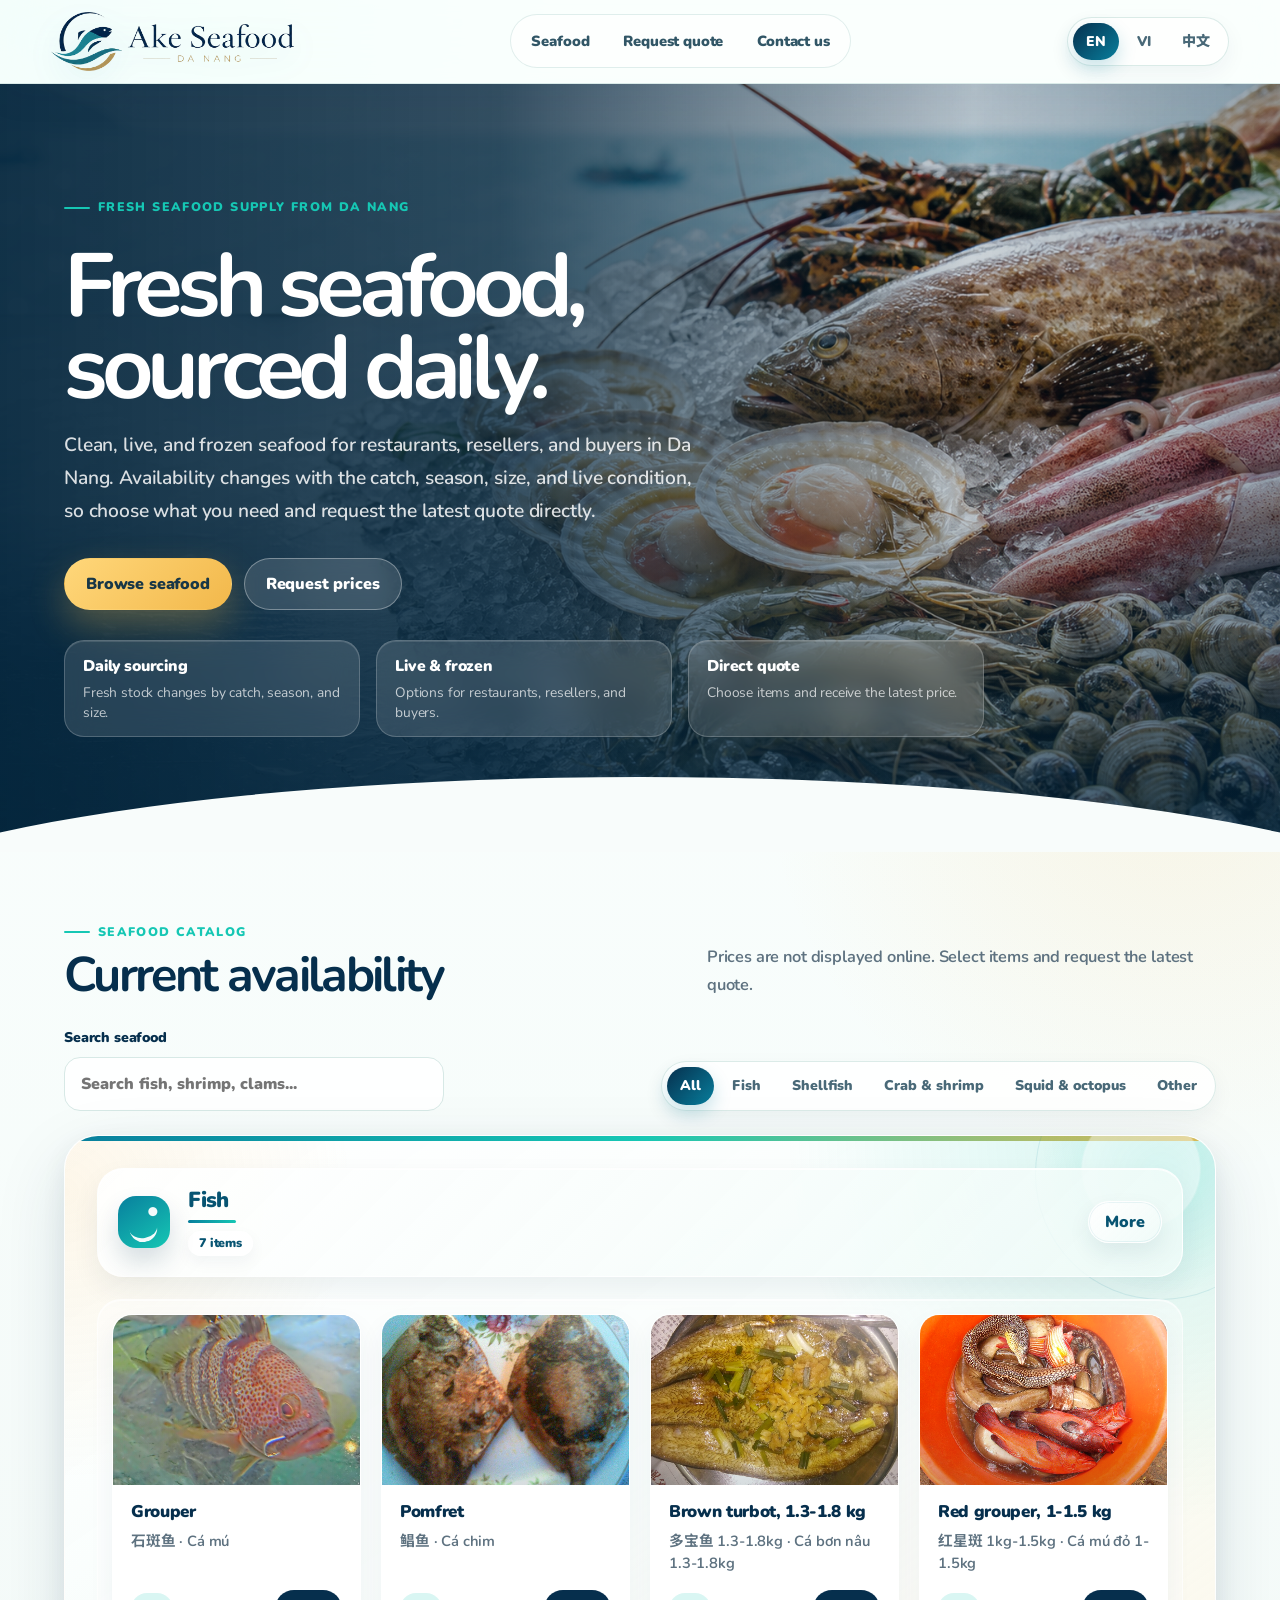
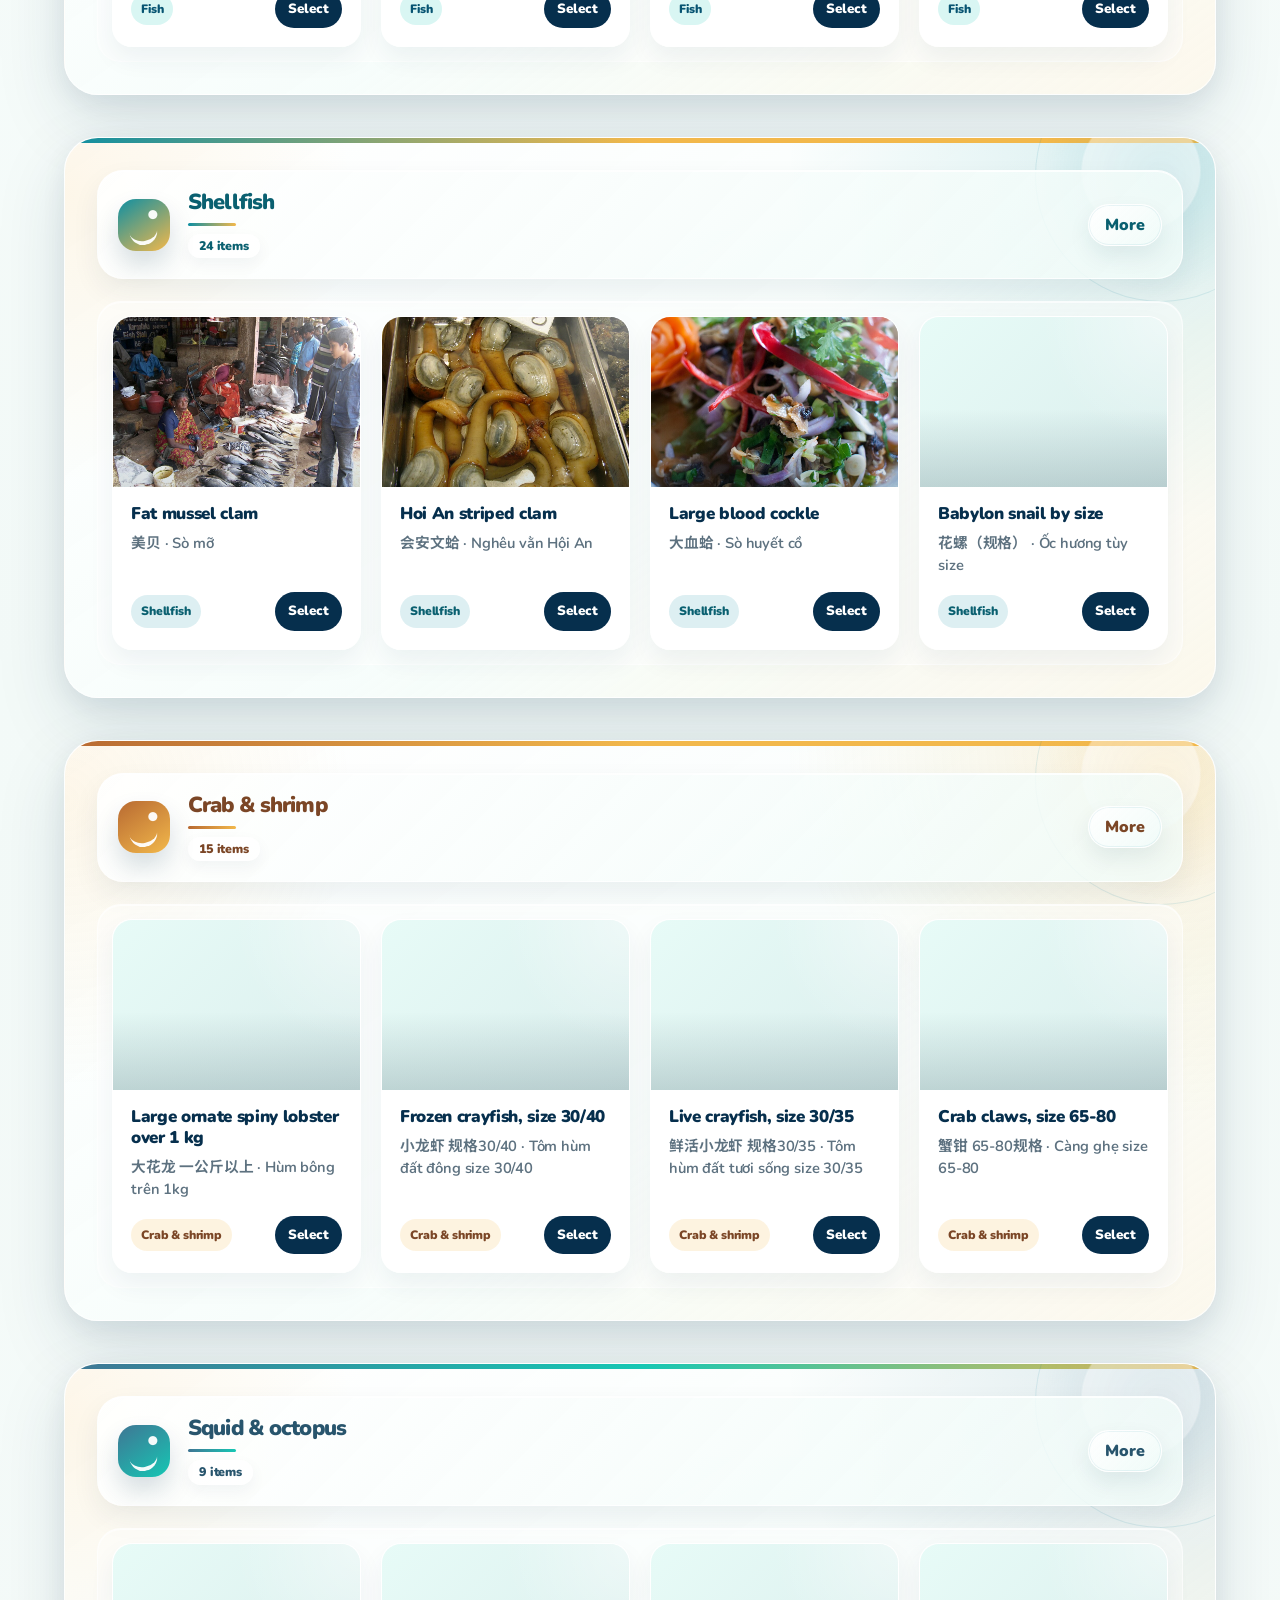
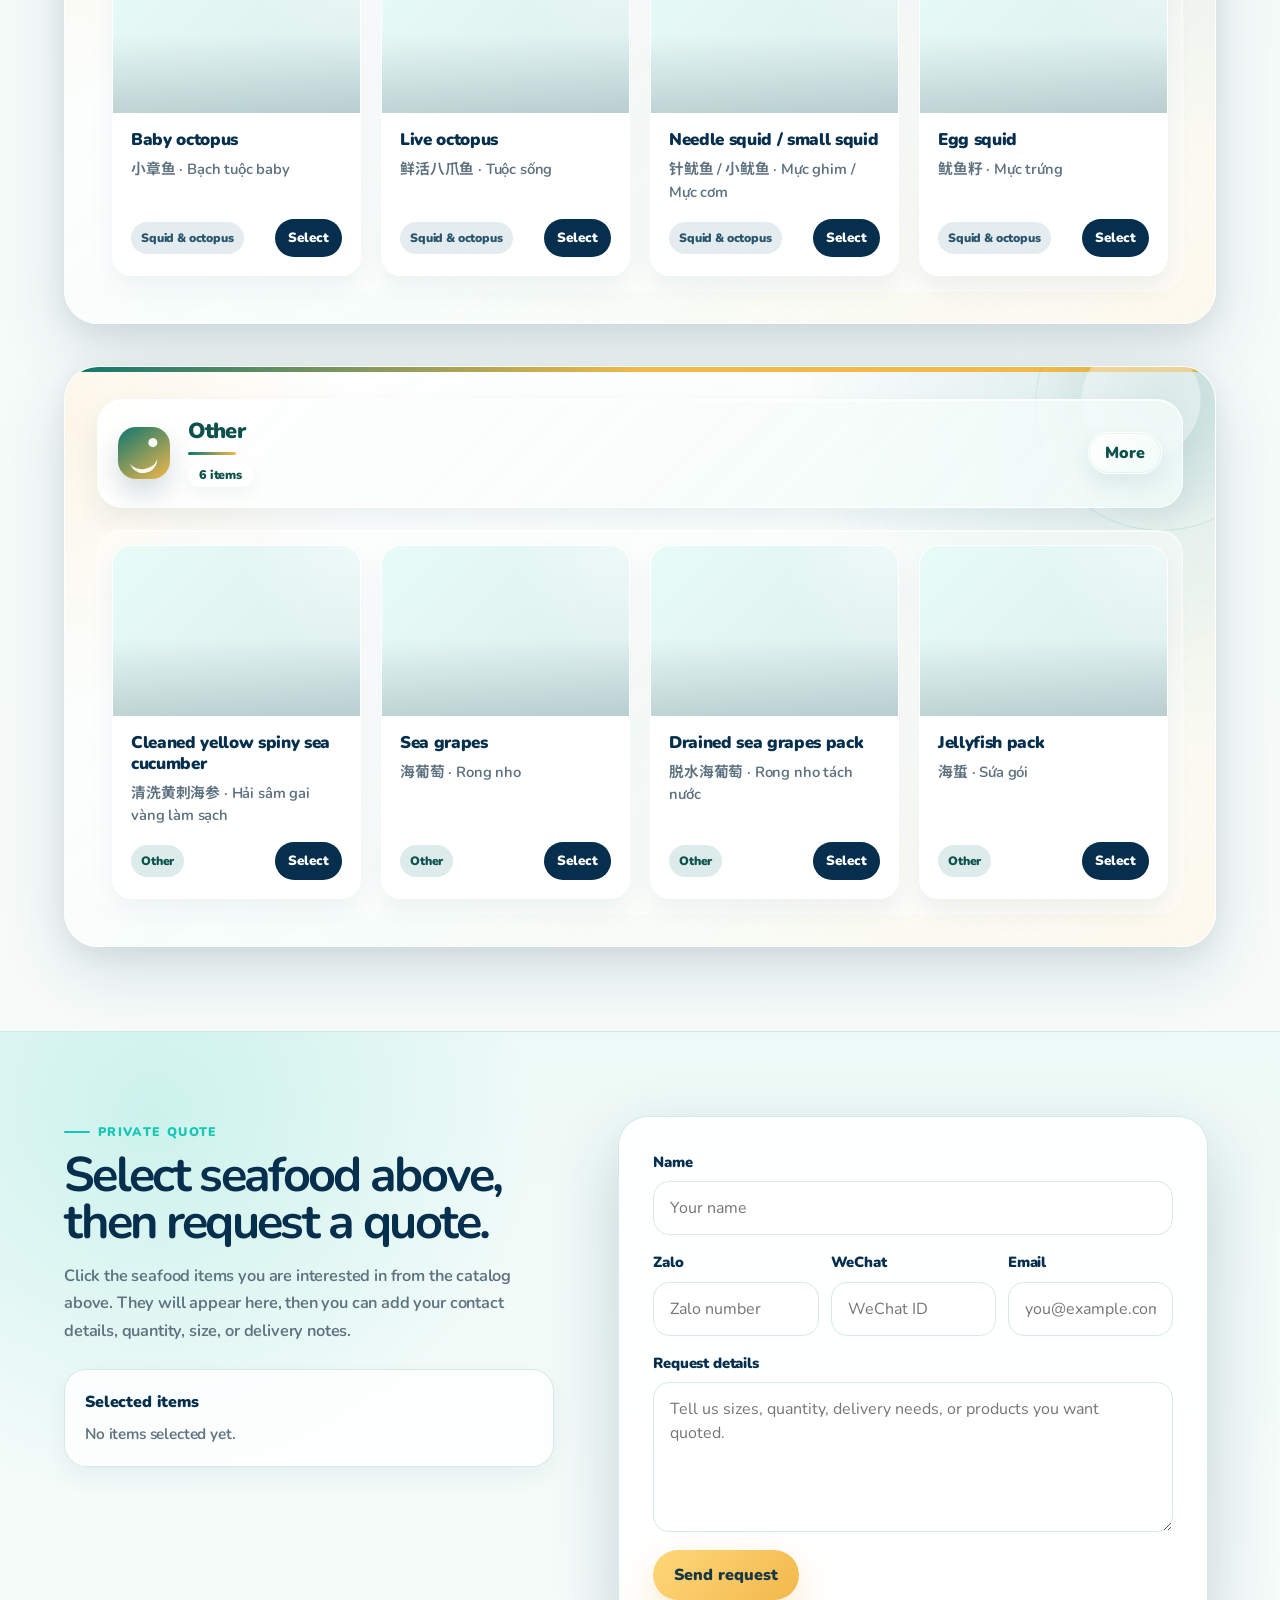
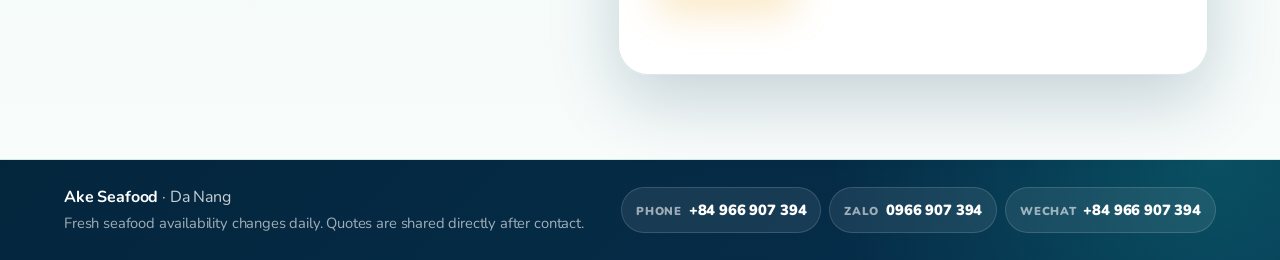
==== commit 59cbb0cd: "changed favicon, modified category panels, added gitignore" ====
--- a/index.html
+++ b/index.html
@@ -8,14 +8,14 @@
       name="description"
       content="Fresh seafood supply in Da Nang. Browse seafood items and request the latest price list through your preferred contact method."
     />
-    <link rel="icon" href="assets/favicon.svg" type="image/svg+xml" />
+    <link rel="icon" href="assets/favicon.png?v=20260706-logo" type="image/png" />
     <link rel="preconnect" href="https://fonts.googleapis.com" />
     <link rel="preconnect" href="https://fonts.gstatic.com" crossorigin />
     <link
       href="https://fonts.googleapis.com/css2?family=Nunito:wght@400;500;600;700;800&family=Noto+Sans+SC:wght@400;500;600;700;800&family=Zen+Old+Mincho:wght@400;500;600;700;900&display=swap"
       rel="stylesheet"
     />
-    <link rel="stylesheet" href="styles.css?v=20260706-category-tabs-wrap" />
+    <link rel="stylesheet" href="styles.css?v=20260706-category-panel-redesign" />
   </head>
   <body>
     <header class="site-header">
--- a/styles.css
+++ b/styles.css
@@ -1114,3 +1114,293 @@
     justify-content: space-between;
   }
 }
+
+/* --------------------------------------------------------------------------
+   Category panel redesign
+   Creates a more premium coastal/glass look for each catalog category panel.
+   This block is intentionally placed at the end so it overrides the earlier
+   panel styles without requiring HTML or JavaScript changes.
+-------------------------------------------------------------------------- */
+.catalog-grid {
+  gap: clamp(26px, 3.4vw, 42px);
+}
+
+.category-panel {
+  --panel-accent: var(--sea);
+  --panel-accent-2: var(--aqua);
+  --panel-accent-dark: var(--deep);
+  --panel-wash: rgba(22, 199, 180, 0.15);
+  isolation: isolate;
+  overflow: hidden;
+  border: 1px solid rgba(255, 255, 255, 0.72);
+  border-radius: 34px;
+  background:
+    linear-gradient(145deg, rgba(255, 255, 255, 0.98) 0%, rgba(246, 253, 251, 0.94) 55%, rgba(255, 247, 232, 0.72) 100%);
+  padding: clamp(18px, 2.6vw, 32px);
+  box-shadow:
+    0 1px 0 rgba(255, 255, 255, 0.84) inset,
+    0 26px 70px rgba(5, 47, 77, 0.13),
+    0 8px 24px rgba(5, 47, 77, 0.07);
+}
+
+.category-panel[data-category-panel="fish"] {
+  --panel-accent: #087f9d;
+  --panel-accent-2: #16c7b4;
+  --panel-accent-dark: #075472;
+  --panel-wash: rgba(22, 199, 180, 0.16);
+}
+
+.category-panel[data-category-panel="shellfish"] {
+  --panel-accent: #0f8fa2;
+  --panel-accent-2: #f2b84b;
+  --panel-accent-dark: #0a6070;
+  --panel-wash: rgba(15, 143, 162, 0.14);
+}
+
+.category-panel[data-category-panel="crabShrimp"] {
+  --panel-accent: #b86a32;
+  --panel-accent-2: #f2b84b;
+  --panel-accent-dark: #7b4626;
+  --panel-wash: rgba(242, 184, 75, 0.17);
+}
+
+.category-panel[data-category-panel="squid"] {
+  --panel-accent: #3f7694;
+  --panel-accent-2: #16c7b4;
+  --panel-accent-dark: #28556d;
+  --panel-wash: rgba(63, 118, 148, 0.14);
+}
+
+.category-panel[data-category-panel="other"] {
+  --panel-accent: #0f766e;
+  --panel-accent-2: #f2b84b;
+  --panel-accent-dark: #0d514d;
+  --panel-wash: rgba(15, 118, 110, 0.14);
+}
+
+.category-panel::before {
+  content: "";
+  position: absolute;
+  inset: 0;
+  height: auto;
+  background:
+    linear-gradient(90deg, var(--panel-accent), var(--panel-accent-2), var(--gold)) 0 0 / 100% 5px no-repeat,
+    radial-gradient(circle at 96% 0%, var(--panel-wash), transparent 24rem),
+    radial-gradient(circle at 0% 10%, rgba(242, 184, 75, 0.12), transparent 18rem),
+    linear-gradient(180deg, rgba(255, 255, 255, 0.38), transparent 38%);
+  pointer-events: none;
+  z-index: 0;
+}
+
+.category-panel::after {
+  content: "";
+  position: absolute;
+  right: -72px;
+  top: -88px;
+  width: 250px;
+  height: 250px;
+  border: 1px solid rgba(8, 127, 157, 0.11);
+  border-radius: 999px;
+  background:
+    radial-gradient(circle at 42% 48%, rgba(255, 255, 255, 0.42) 0 30%, transparent 31%),
+    radial-gradient(circle, var(--panel-wash), transparent 68%);
+  pointer-events: none;
+  z-index: 0;
+}
+
+.category-panel-header,
+.category-panel-grid {
+  position: relative;
+  z-index: 1;
+}
+
+.category-panel-header {
+  align-items: center;
+  margin-bottom: clamp(16px, 2vw, 22px);
+  border: 1px solid rgba(255, 255, 255, 0.78);
+  border-radius: 26px;
+  background:
+    linear-gradient(135deg, rgba(255, 255, 255, 0.9), rgba(240, 251, 248, 0.82));
+  padding: clamp(14px, 2vw, 20px);
+  box-shadow:
+    0 1px 0 rgba(255, 255, 255, 0.82) inset,
+    0 12px 28px rgba(5, 47, 77, 0.065);
+}
+
+.category-panel-header > div {
+  position: relative;
+  min-height: 54px;
+  display: grid;
+  align-content: center;
+  padding-left: 70px;
+}
+
+.category-panel-header > div::before {
+  content: "";
+  position: absolute;
+  left: 0;
+  top: 50%;
+  width: 52px;
+  height: 52px;
+  transform: translateY(-50%);
+  border-radius: 18px;
+  background:
+    radial-gradient(circle at 67% 30%, rgba(255, 255, 255, 0.95) 0 4px, transparent 5px),
+    linear-gradient(145deg, var(--panel-accent), var(--panel-accent-2));
+  box-shadow:
+    0 14px 26px rgba(5, 47, 77, 0.16),
+    0 0 0 7px rgba(255, 255, 255, 0.66);
+}
+
+.category-panel-header > div::after {
+  content: "";
+  position: absolute;
+  left: 12px;
+  top: 50%;
+  width: 28px;
+  height: 15px;
+  transform: translateY(1px) rotate(-9deg);
+  border-bottom: 4px solid rgba(255, 255, 255, 0.95);
+  border-radius: 0 0 999px 999px;
+}
+
+.category-panel-header h3 {
+  color: var(--panel-accent-dark);
+  font-size: clamp(1.22rem, 1.7vw, 1.55rem);
+  letter-spacing: -0.04em;
+}
+
+.category-panel-header h3::after {
+  content: "";
+  display: block;
+  width: 48px;
+  height: 3px;
+  margin-top: 8px;
+  border-radius: 999px;
+  background: linear-gradient(90deg, var(--panel-accent), var(--panel-accent-2));
+}
+
+.category-panel-header span {
+  width: fit-content;
+  margin-top: 8px;
+  border: 1px solid rgba(255, 255, 255, 0.78);
+  border-radius: 999px;
+  background: rgba(255, 255, 255, 0.72);
+  color: var(--panel-accent-dark);
+  padding: 5px 10px;
+  font-size: 0.78rem;
+  font-weight: 900;
+  line-height: 1;
+  box-shadow: 0 6px 16px rgba(5, 47, 77, 0.05);
+}
+
+.panel-toggle {
+  border-color: rgba(255, 255, 255, 0.8);
+  background:
+    linear-gradient(135deg, rgba(255, 255, 255, 0.98), rgba(240, 251, 248, 0.92));
+  color: var(--panel-accent-dark);
+  box-shadow:
+    0 10px 22px rgba(5, 47, 77, 0.08),
+    0 0 0 1px rgba(8, 127, 157, 0.08) inset;
+}
+
+.panel-toggle:hover,
+.panel-toggle:focus-visible {
+  border-color: rgba(255, 255, 255, 0.92);
+  background: linear-gradient(135deg, var(--panel-accent), var(--panel-accent-2));
+  color: var(--white);
+  box-shadow: 0 12px 28px rgba(5, 47, 77, 0.14);
+}
+
+.category-panel-grid {
+  gap: clamp(14px, 1.6vw, 20px);
+  border: 1px solid rgba(255, 255, 255, 0.58);
+  border-radius: 24px;
+  background: rgba(255, 255, 255, 0.4);
+  padding: clamp(10px, 1.3vw, 14px);
+  box-shadow: inset 0 1px 0 rgba(255, 255, 255, 0.64);
+}
+
+.category-panel .product-card {
+  border-color: rgba(255, 255, 255, 0.72);
+  border-radius: 20px;
+  background: rgba(255, 255, 255, 0.94);
+  box-shadow: 0 12px 26px rgba(5, 47, 77, 0.06);
+}
+
+.category-panel .product-card:hover,
+.category-panel .product-card:focus-visible {
+  border-color: rgba(255, 255, 255, 0.92);
+  box-shadow:
+    0 16px 36px rgba(5, 47, 77, 0.11),
+    0 0 0 3px var(--panel-wash);
+  transform: translateY(-3px);
+}
+
+.category-panel .product-card.is-selected {
+  border-color: var(--panel-accent);
+  background: linear-gradient(180deg, #ffffff 0%, rgba(240, 251, 248, 0.96) 100%);
+  box-shadow:
+    0 0 0 4px var(--panel-wash),
+    0 14px 32px rgba(5, 47, 77, 0.1);
+}
+
+.category-panel .pill {
+  background: var(--panel-wash);
+  color: var(--panel-accent-dark);
+}
+
+.category-panel .select-item:hover,
+.category-panel .select-item:focus-visible {
+  background: var(--panel-accent);
+}
+
+.category-panel .select-item.is-selected {
+  background: var(--panel-accent-2);
+  border-color: var(--panel-accent-2);
+  color: var(--deep);
+}
+
+@media (max-width: 900px) {
+  .category-panel-header {
+    align-items: stretch;
+    gap: 14px;
+  }
+
+  .panel-toggle {
+    width: fit-content;
+  }
+}
+
+@media (max-width: 640px) {
+  .category-panel {
+    border-radius: 26px;
+    padding: 14px;
+  }
+
+  .category-panel-header {
+    border-radius: 22px;
+    padding: 14px;
+  }
+
+  .category-panel-header > div {
+    min-height: 48px;
+    padding-left: 60px;
+  }
+
+  .category-panel-header > div::before {
+    width: 46px;
+    height: 46px;
+    border-radius: 16px;
+  }
+
+  .category-panel-header > div::after {
+    left: 10px;
+    width: 25px;
+  }
+
+  .category-panel-grid {
+    border-radius: 20px;
+    padding: 8px;
+  }
+}
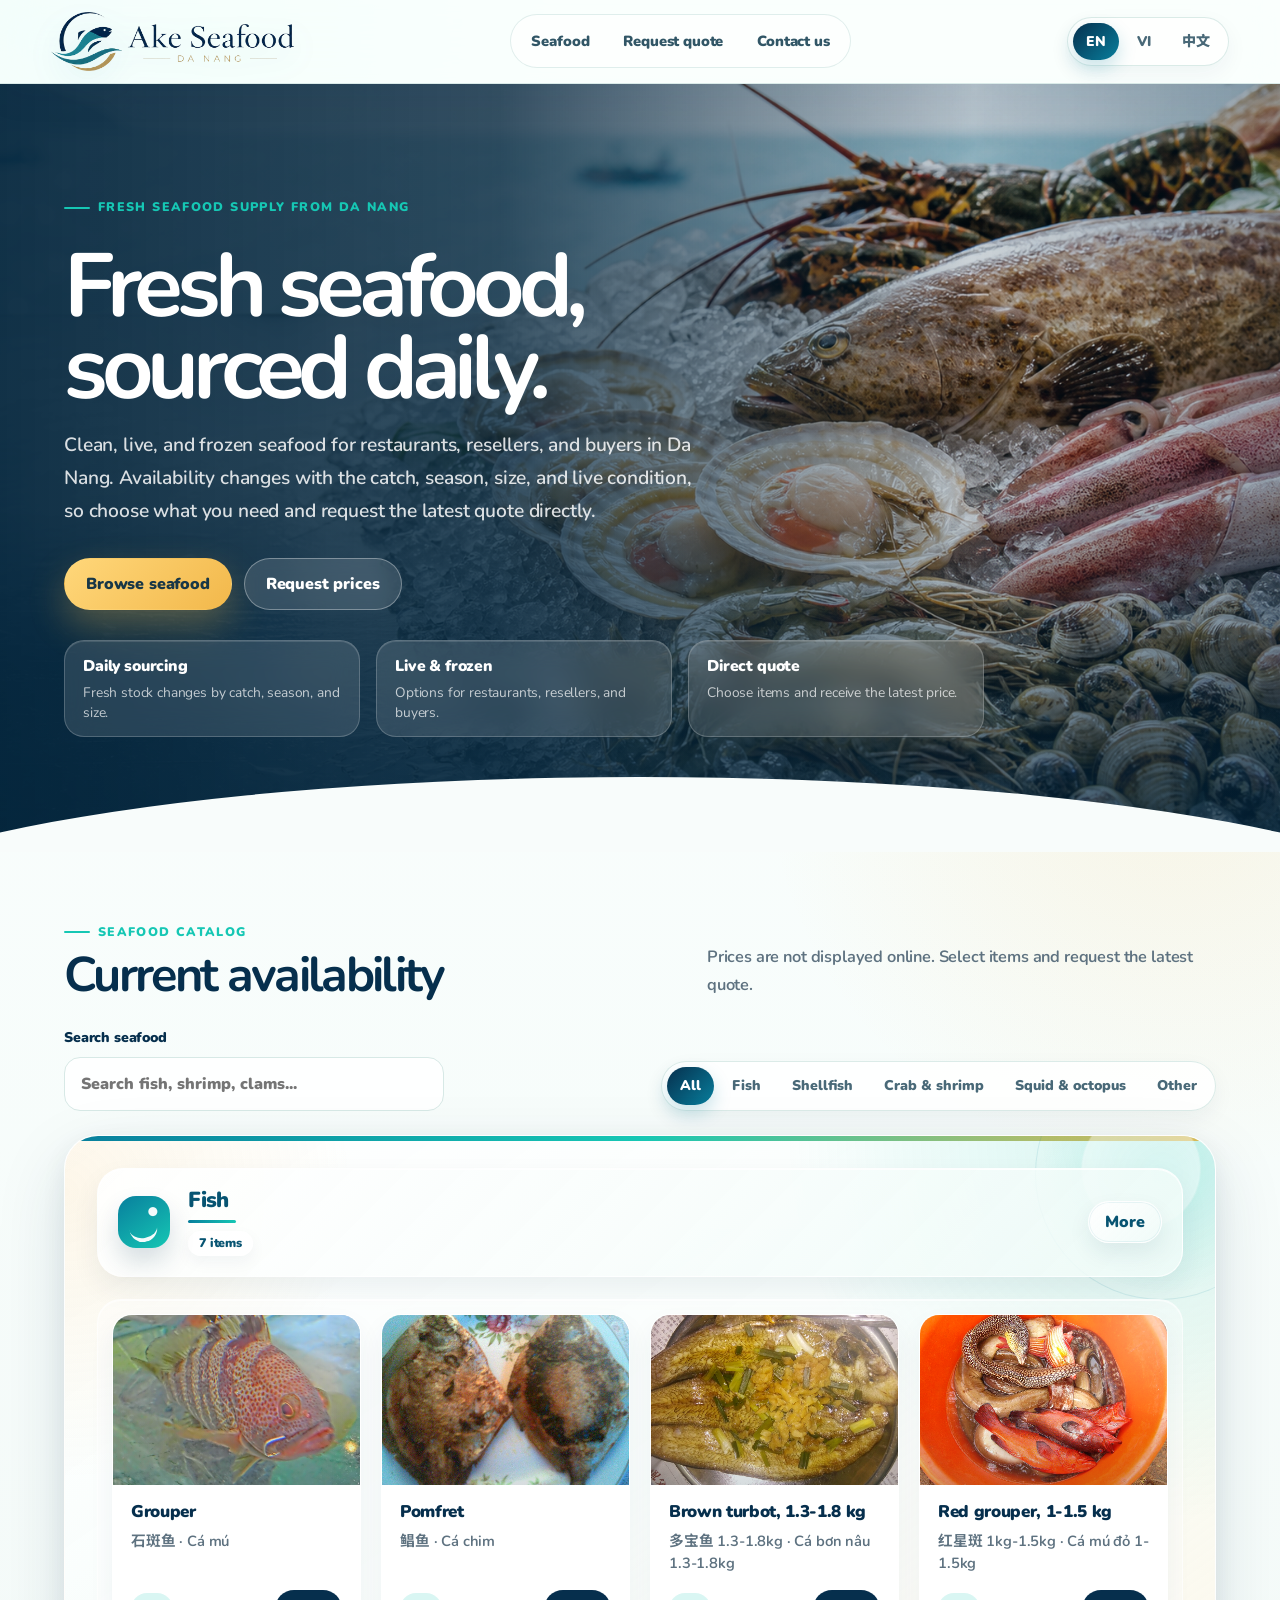
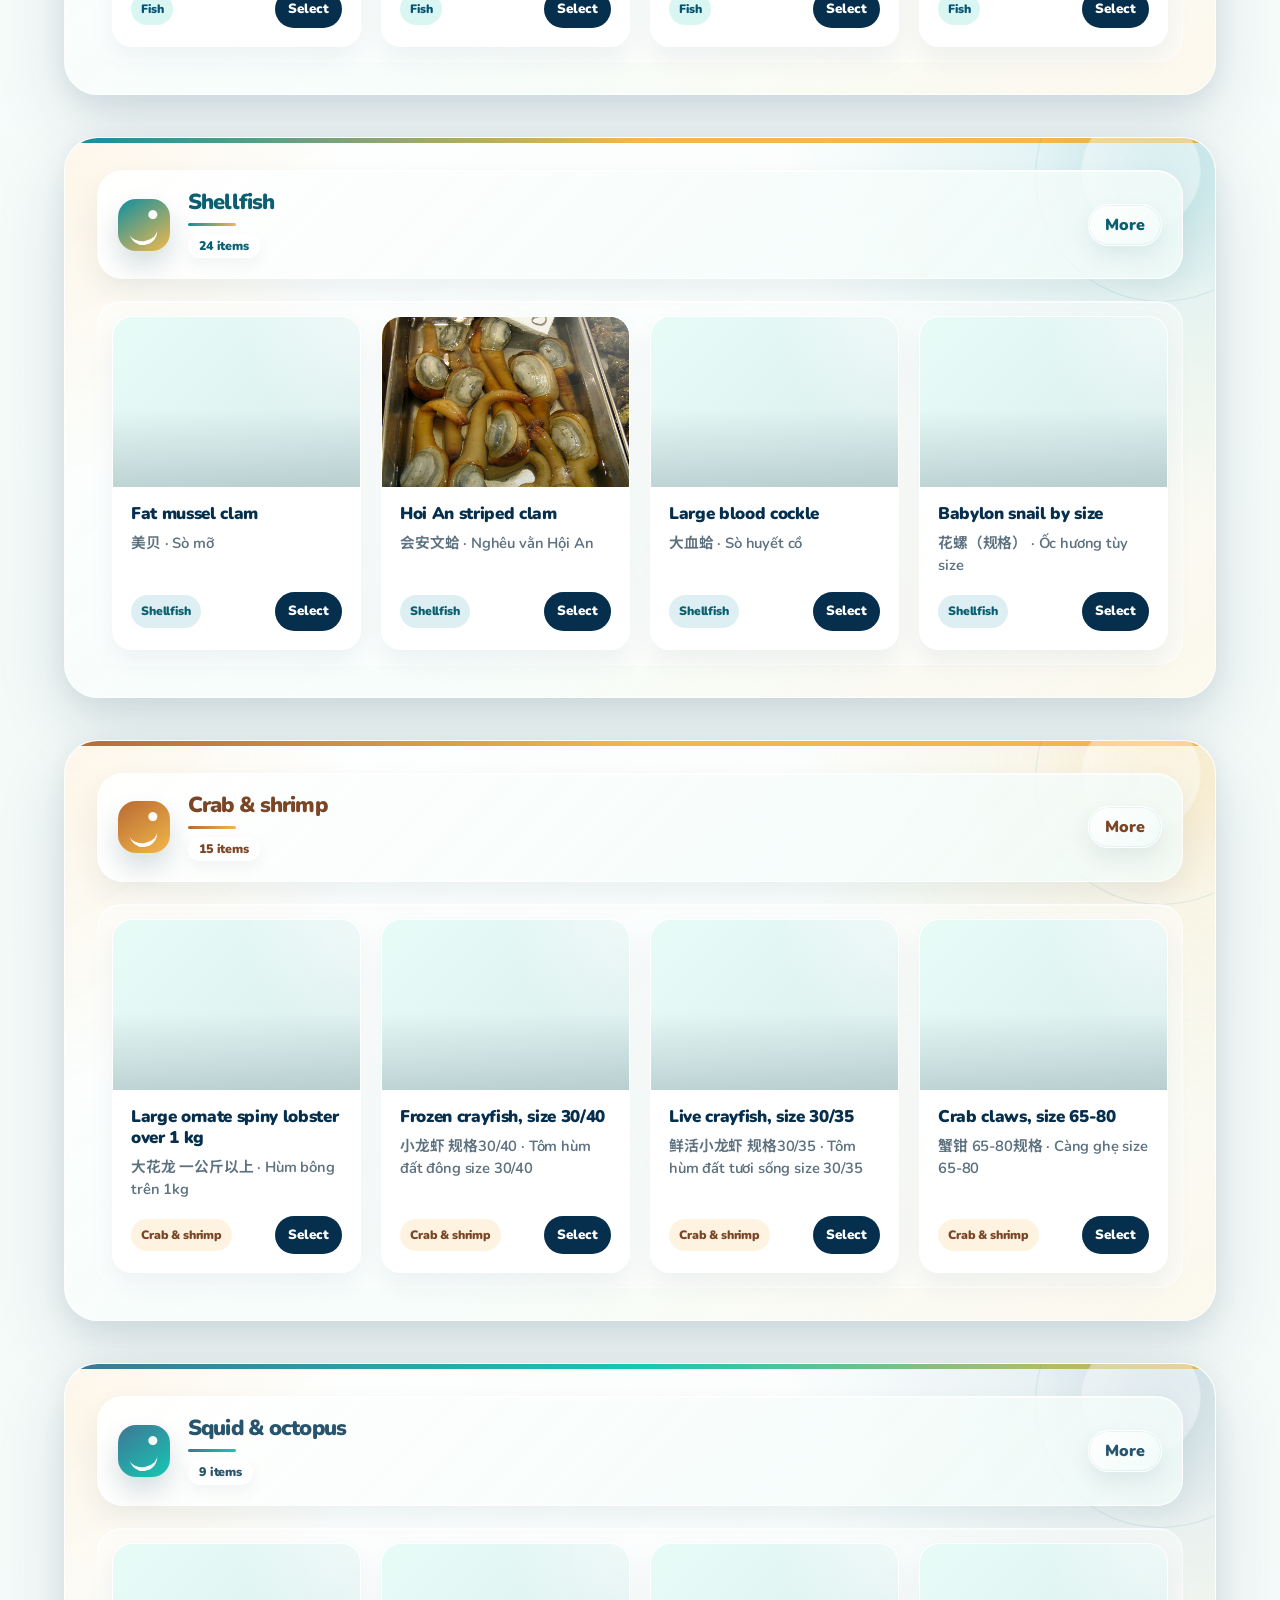
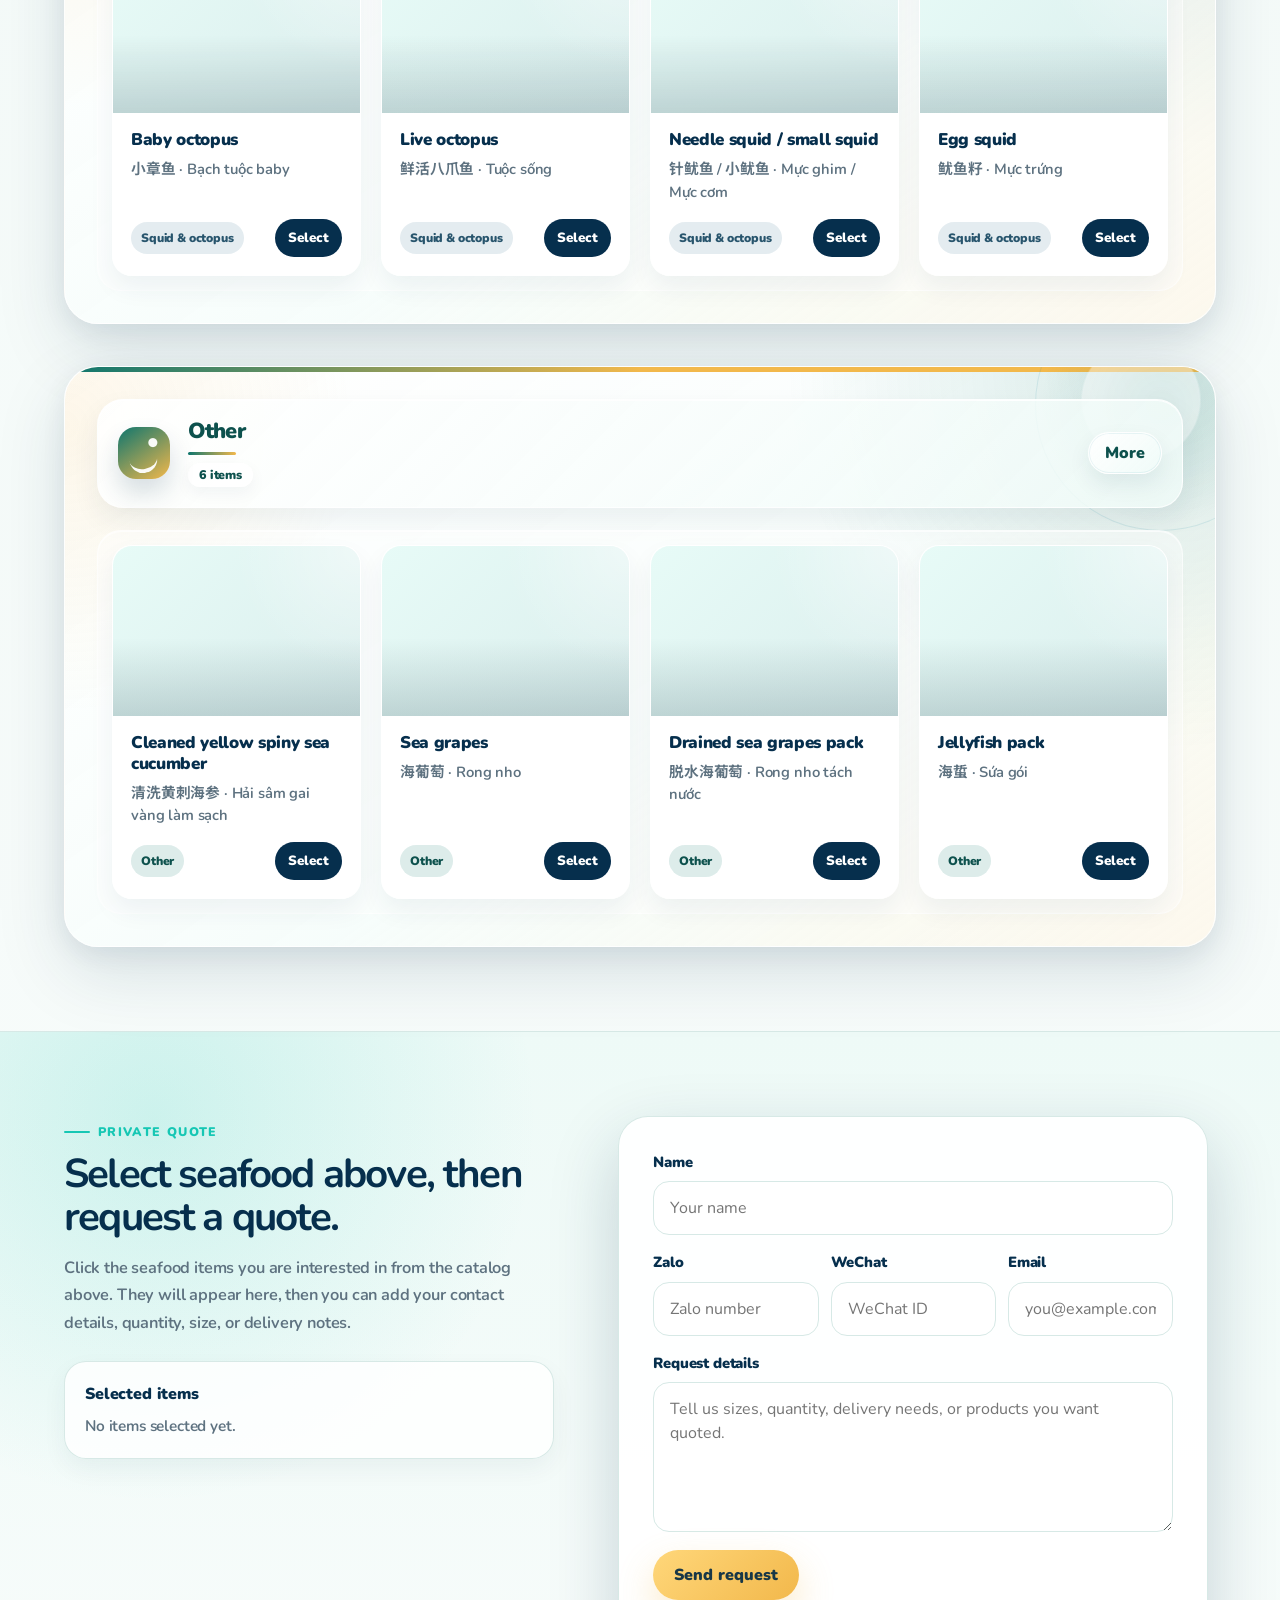
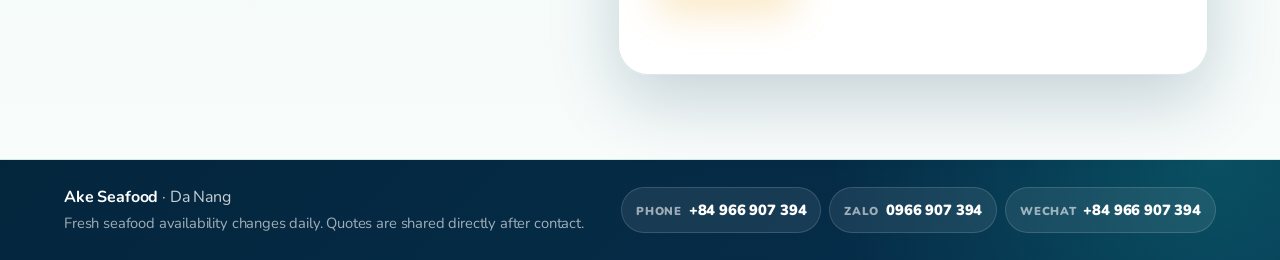
==== commit ff58e3b3: "modified fonts" ====
--- a/index.html
+++ b/index.html
@@ -15,7 +15,7 @@
       href="https://fonts.googleapis.com/css2?family=Nunito:wght@400;500;600;700;800&family=Noto+Sans+SC:wght@400;500;600;700;800&family=Zen+Old+Mincho:wght@400;500;600;700;900&display=swap"
       rel="stylesheet"
     />
-    <link rel="stylesheet" href="styles.css?v=20260706-category-panel-redesign" />
+    <link rel="stylesheet" href="styles.css?v=20260707-kaiti-kickers-lang-mix" />
   </head>
   <body>
     <header class="site-header">
--- a/styles.css
+++ b/styles.css
@@ -41,20 +41,24 @@
     radial-gradient(circle at 92% 15%, rgba(242, 184, 75, 0.13), transparent 26rem),
     linear-gradient(180deg, #fbfffe 0%, #f3faf8 45%, #f8fcfb 100%);
   color: var(--ink);
-  font-family: Nunito, "Noto Sans SC", system-ui, -apple-system, BlinkMacSystemFont, "Segoe UI", sans-serif;
+  font-family: Nunito, "Kaiti SC", "KaiTi", "STKaiti", "BiauKai", "Noto Sans SC", system-ui, -apple-system, BlinkMacSystemFont, "Segoe UI", sans-serif;
   line-height: 1.5;
   letter-spacing: -0.01em;
 }
 
+html[lang="zh-CN"] {
+  font-size: 106.25%;
+}
+
 html[lang="zh-CN"] body {
-  font-family: "Zen Old Mincho", "Noto Sans SC", serif;
-}
-
-html[lang="zh-CN"] .product-card p,
-html[lang="zh-CN"] button,
-html[lang="zh-CN"] input,
-html[lang="zh-CN"] textarea {
-  font-family: Nunito, "Noto Sans SC", system-ui, sans-serif;
+  font-family: "Kaiti SC", "KaiTi", "STKaiti", "BiauKai", "Noto Serif CJK SC", "Noto Sans SC", serif;
+}
+
+html[lang="zh-CN"] .brand-text,
+html[lang="zh-CN"] .name-vi,
+html[lang="zh-CN"] .name-en,
+html[lang="zh-CN"] .footer-contact {
+  font-family: Nunito, "Noto Sans SC", system-ui, -apple-system, BlinkMacSystemFont, "Segoe UI", sans-serif;
 }
 
 a {
@@ -328,8 +332,10 @@
   letter-spacing: -0.03em;
 }
 
-html[lang="zh-CN"] .hero .eyebrow {
-  font-size: clamp(0.95rem, 1.3vw, 1.12rem);
+html[lang="zh-CN"] .eyebrow,
+html[lang="zh-CN"] .section-kicker {
+  font-size: clamp(1.08rem, 1.55vw, 1.28rem);
+  letter-spacing: 0.09em;
 }
 
 .hero-actions {
@@ -454,6 +460,17 @@
   font-size: clamp(2rem, 3.8vw, 4rem);
   line-height: 0.98;
   letter-spacing: -0.055em;
+}
+
+.request-copy h2 {
+  max-width: 720px;
+  font-size: clamp(1.9rem, 3.15vw, 3.15rem);
+  line-height: 1.08;
+  letter-spacing: -0.045em;
+}
+
+html[lang="zh-CN"] .request-copy h2 {
+  font-weight: 800;
 }
 
 .section-heading p,
@@ -1085,10 +1102,15 @@
     padding-top: 54px;
   }
 
-  .section-heading h2,
-  .request-copy h2 {
+  .section-heading h2 {
     font-size: 2.12rem;
     letter-spacing: -0.045em;
+  }
+
+  .request-copy h2 {
+    font-size: 1.95rem;
+    line-height: 1.12;
+    letter-spacing: -0.04em;
   }
 
   .category-panel {
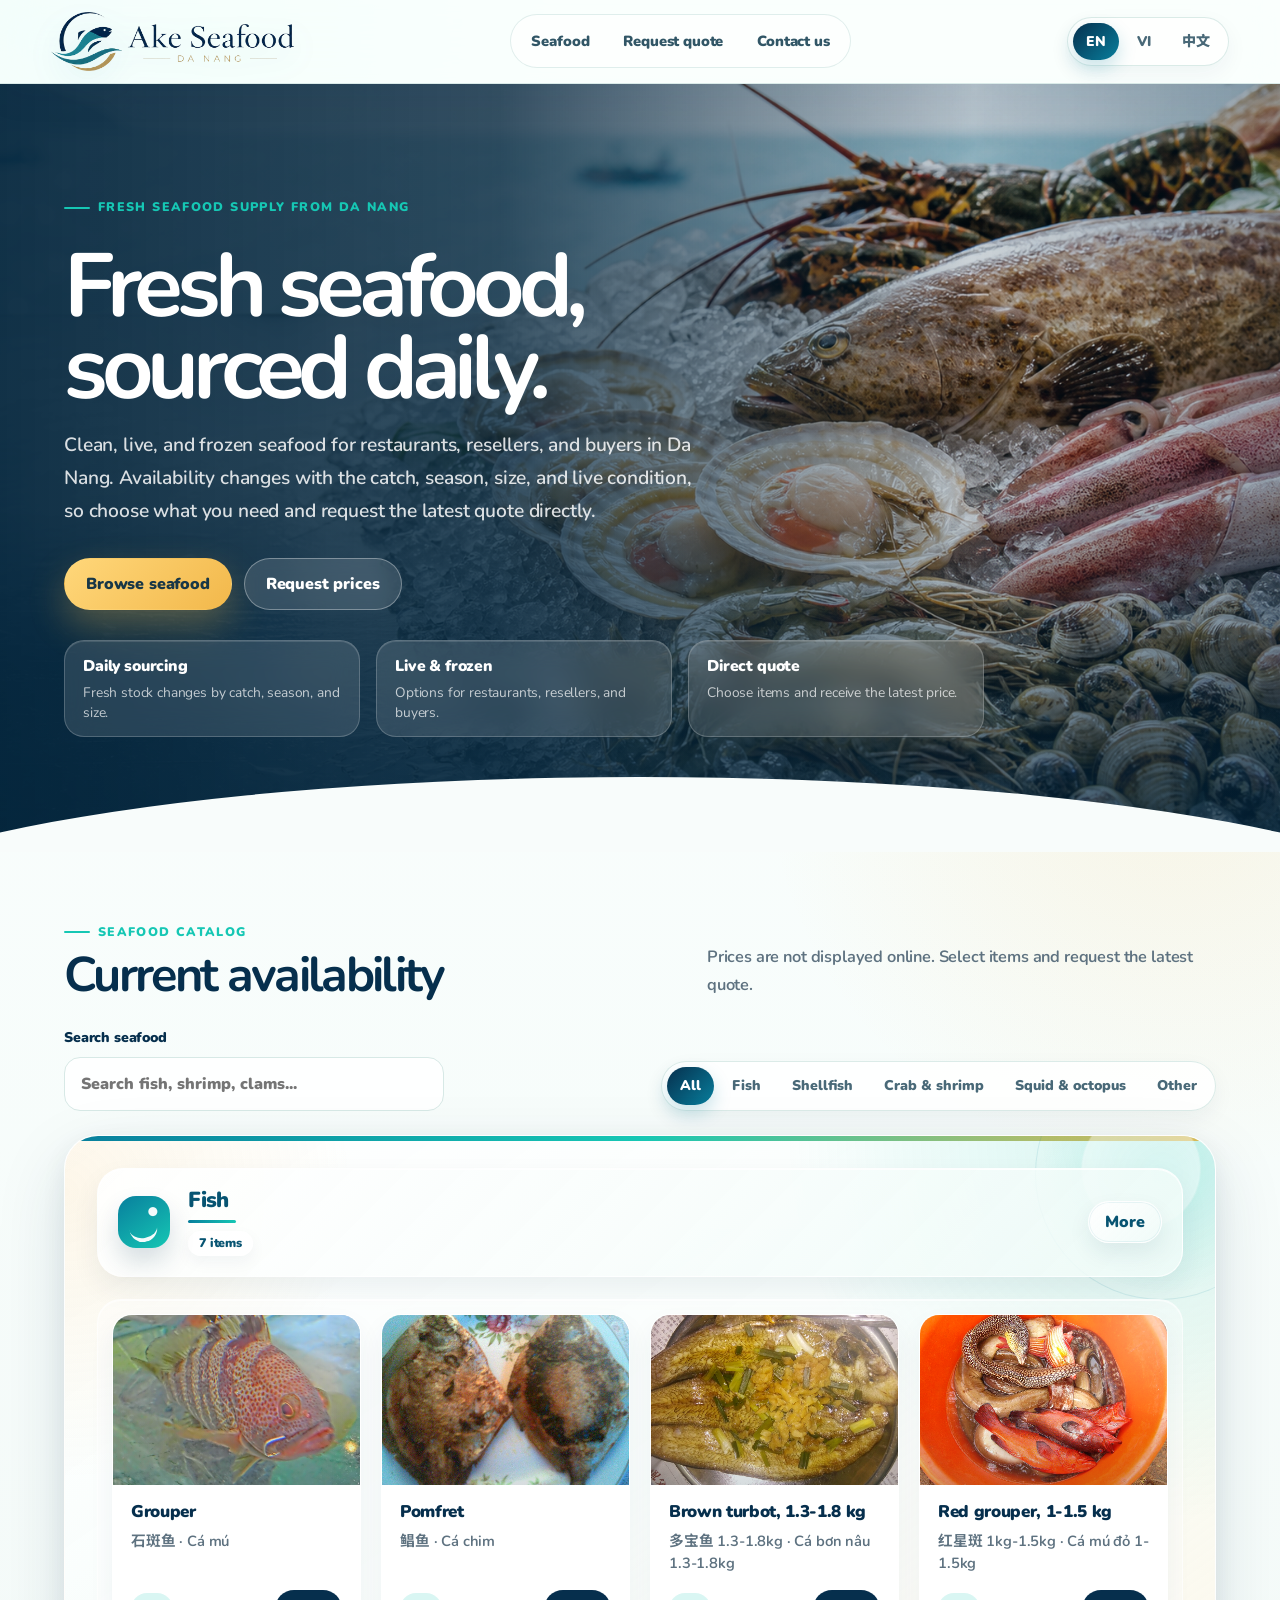
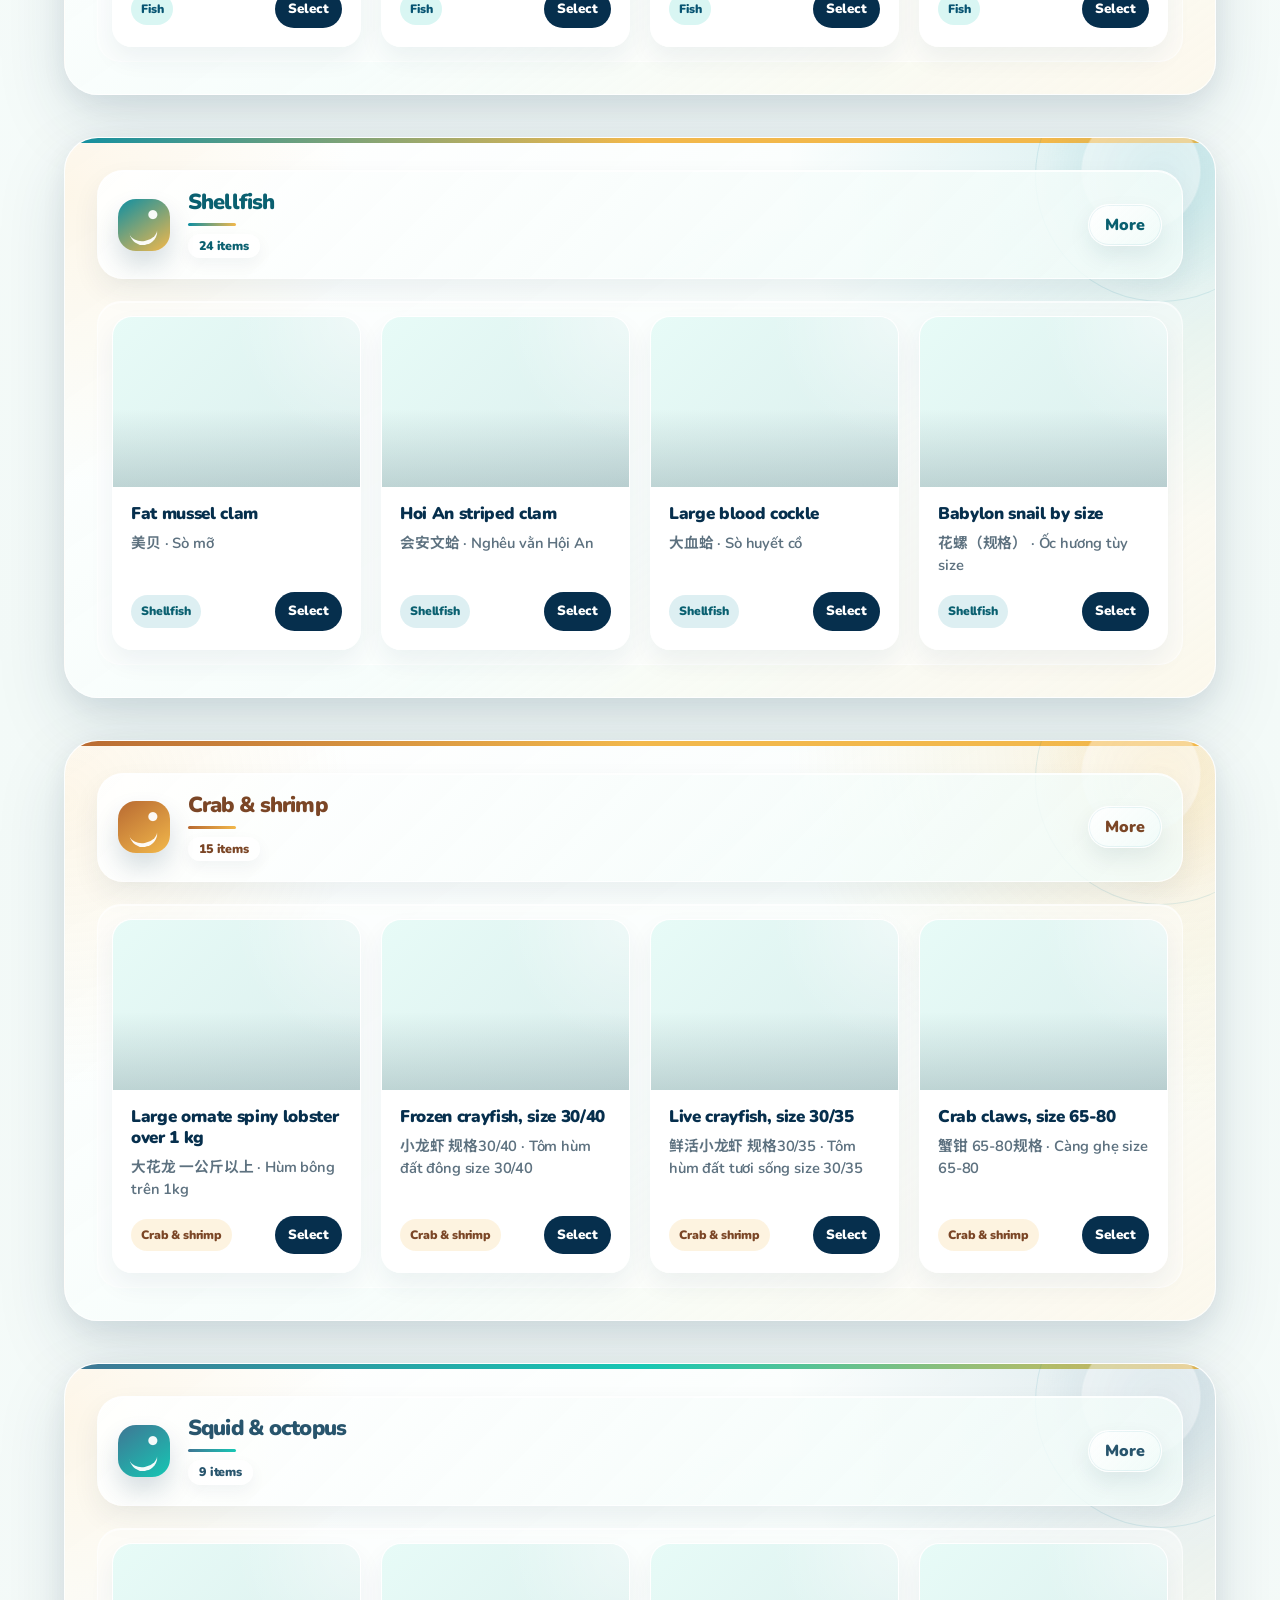
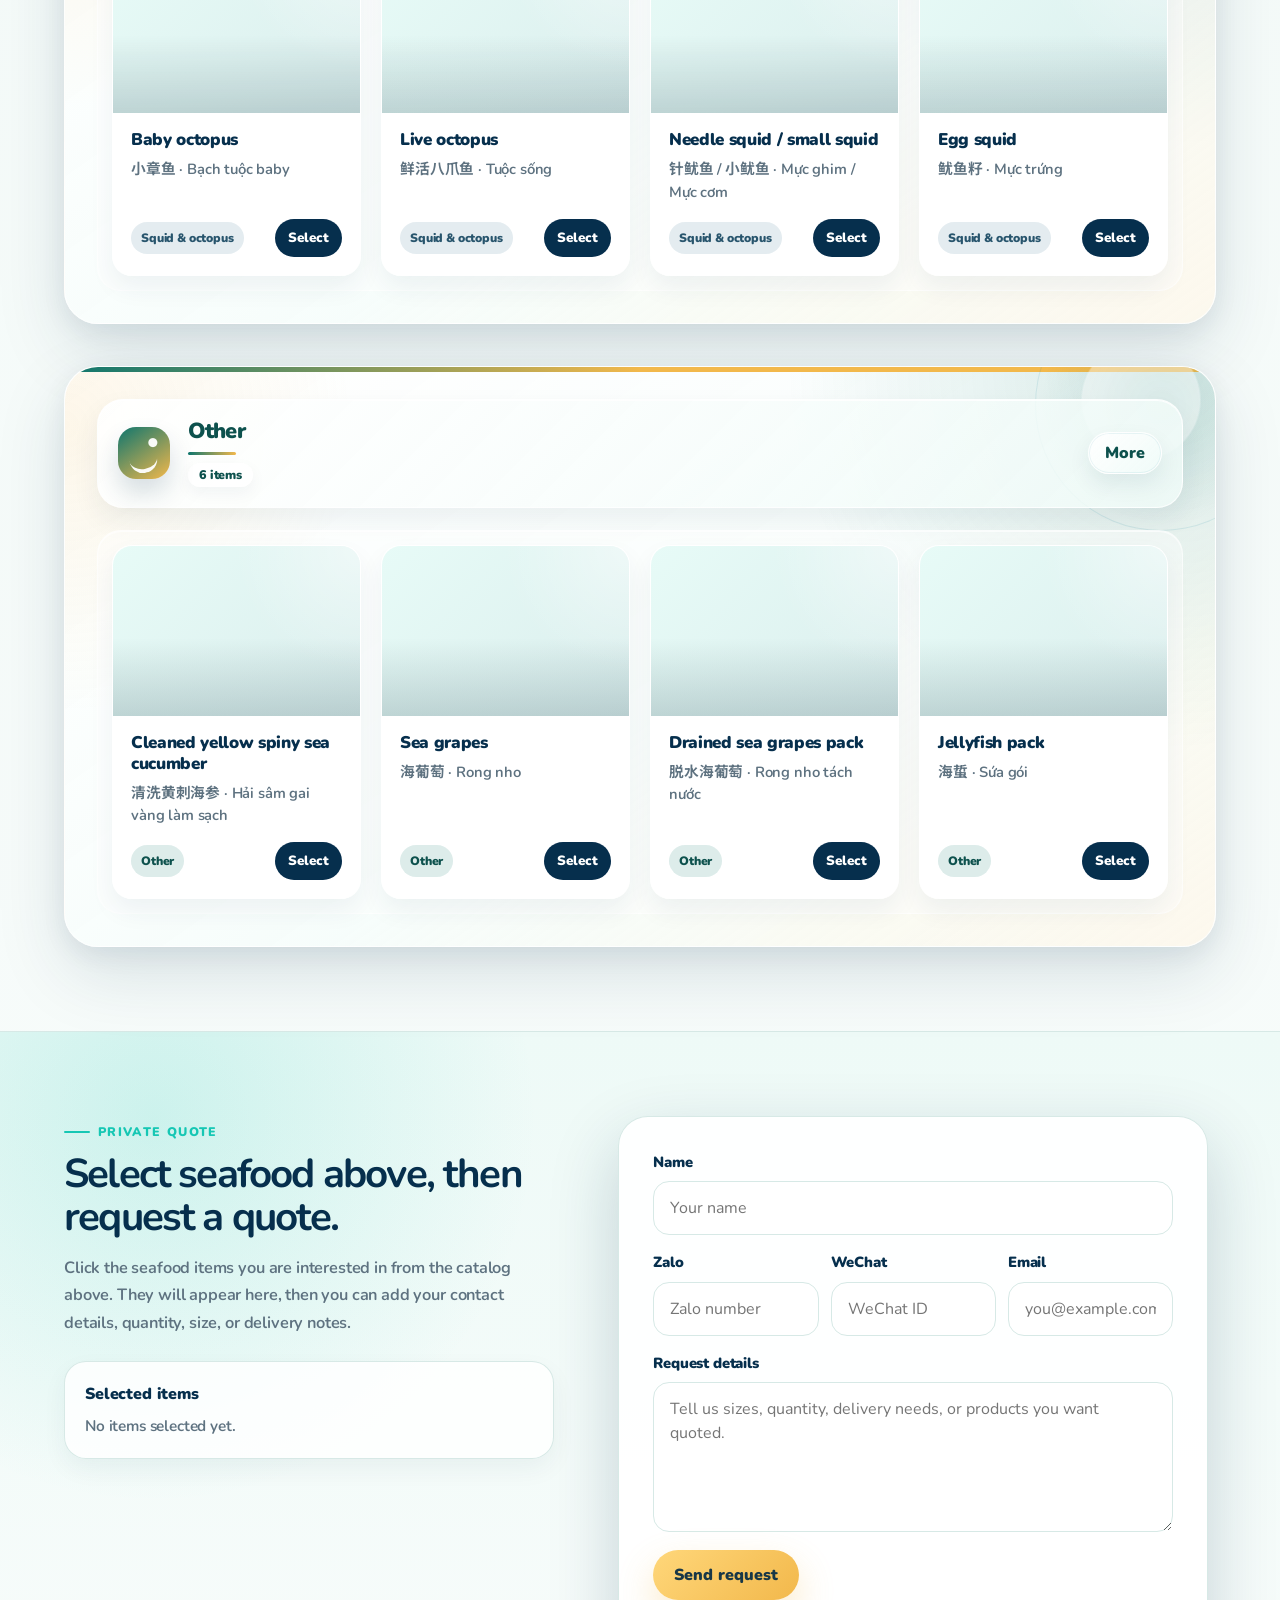
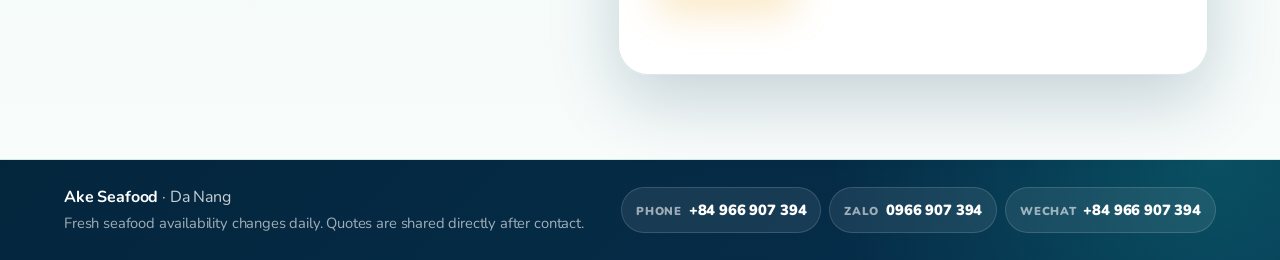
==== commit ce8dde86: "fixed expand/collapse button on mobile versions" ====
--- a/index.html
+++ b/index.html
@@ -15,7 +15,7 @@
       href="https://fonts.googleapis.com/css2?family=Nunito:wght@400;500;600;700;800&family=Noto+Sans+SC:wght@400;500;600;700;800&family=Zen+Old+Mincho:wght@400;500;600;700;900&display=swap"
       rel="stylesheet"
     />
-    <link rel="stylesheet" href="styles.css?v=20260707-kaiti-kickers-lang-mix" />
+    <link rel="stylesheet" href="styles.css?v=20260707-mobile-panel-toggle-row" />
   </head>
   <body>
     <header class="site-header">
--- a/styles.css
+++ b/styles.css
@@ -1385,11 +1385,14 @@
 
 @media (max-width: 900px) {
   .category-panel-header {
-    align-items: stretch;
+    align-items: center;
+    flex-direction: row;
+    justify-content: space-between;
     gap: 14px;
   }
 
   .panel-toggle {
+    flex: 0 0 auto;
     width: fit-content;
   }
 }
@@ -1401,13 +1404,27 @@
   }
 
   .category-panel-header {
+    align-items: center;
+    flex-direction: row;
+    justify-content: space-between;
+    gap: 12px;
     border-radius: 22px;
     padding: 14px;
   }
 
   .category-panel-header > div {
+    min-width: 0;
     min-height: 48px;
     padding-left: 60px;
+  }
+
+  .category-panel-header h3 {
+    font-size: clamp(1.05rem, 6vw, 1.32rem);
+  }
+
+  .panel-toggle {
+    min-height: 36px;
+    padding: 7px 14px;
   }
 
   .category-panel-header > div::before {
